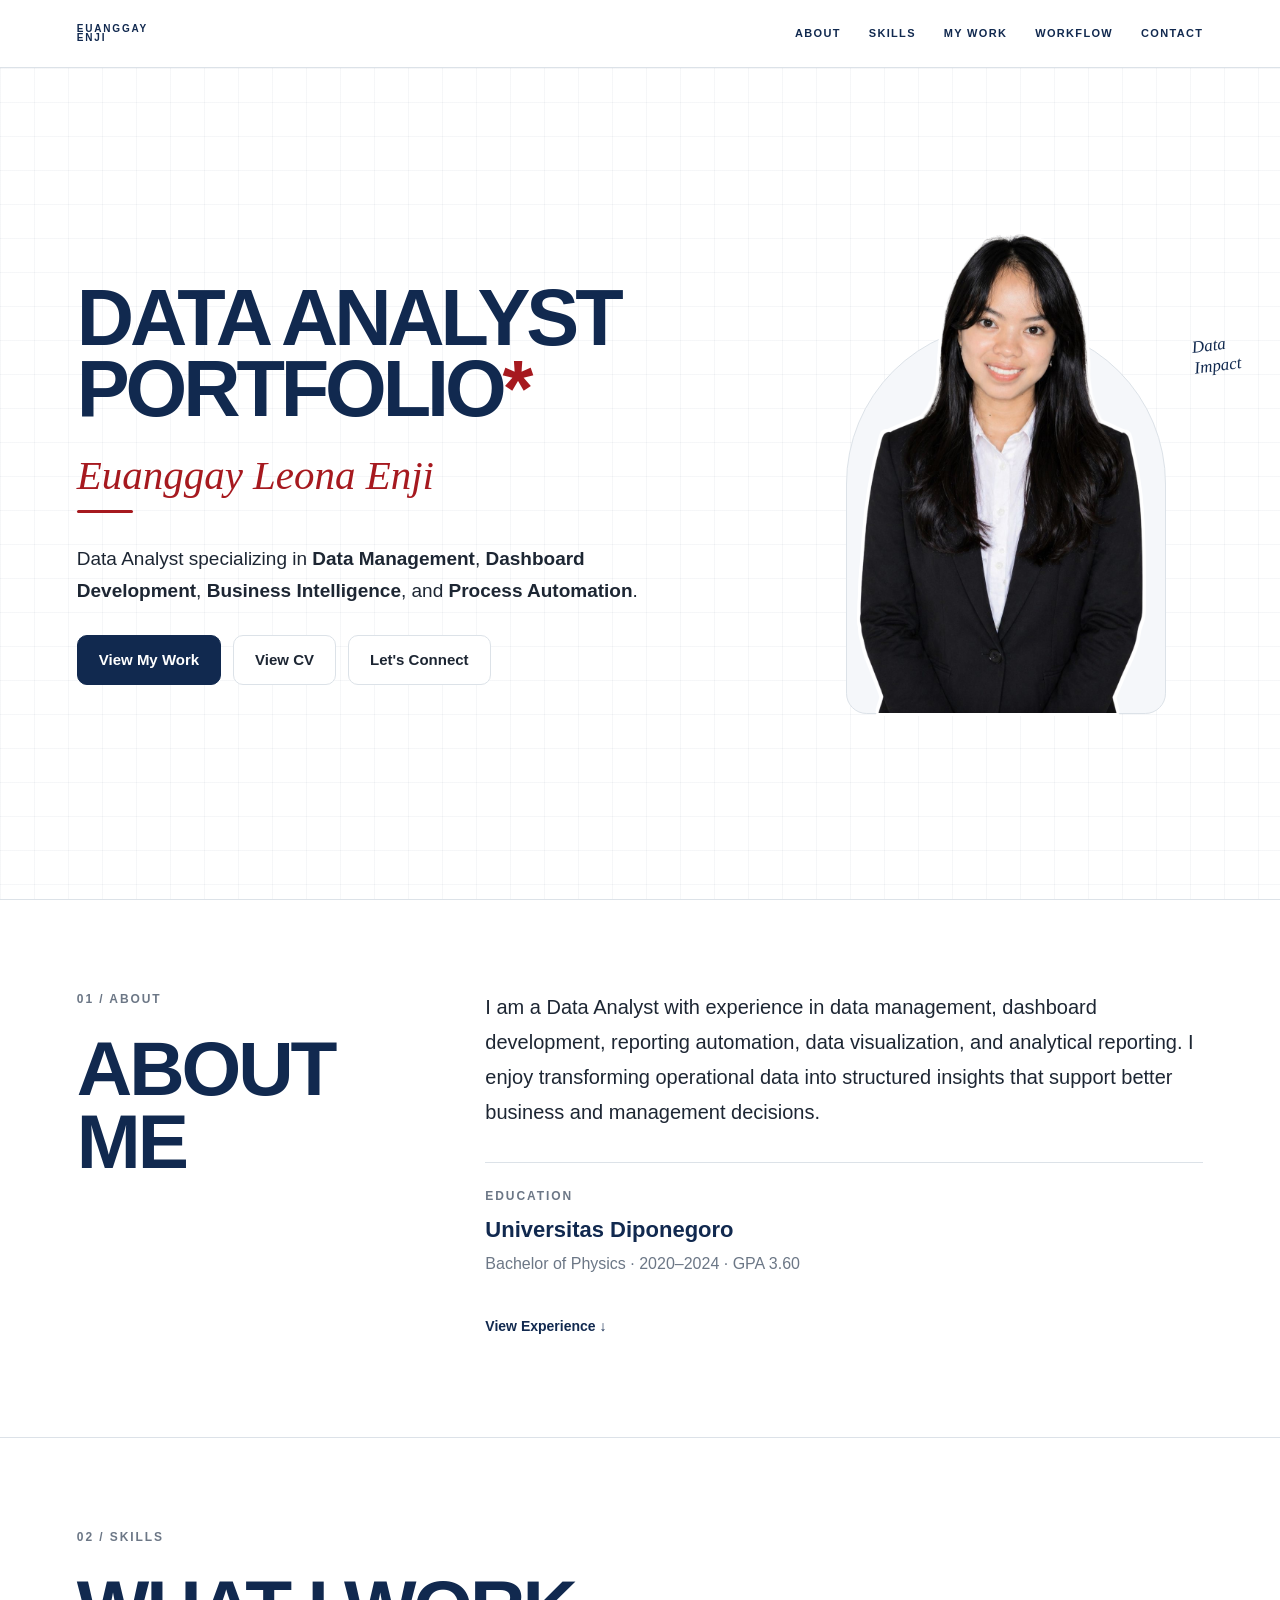
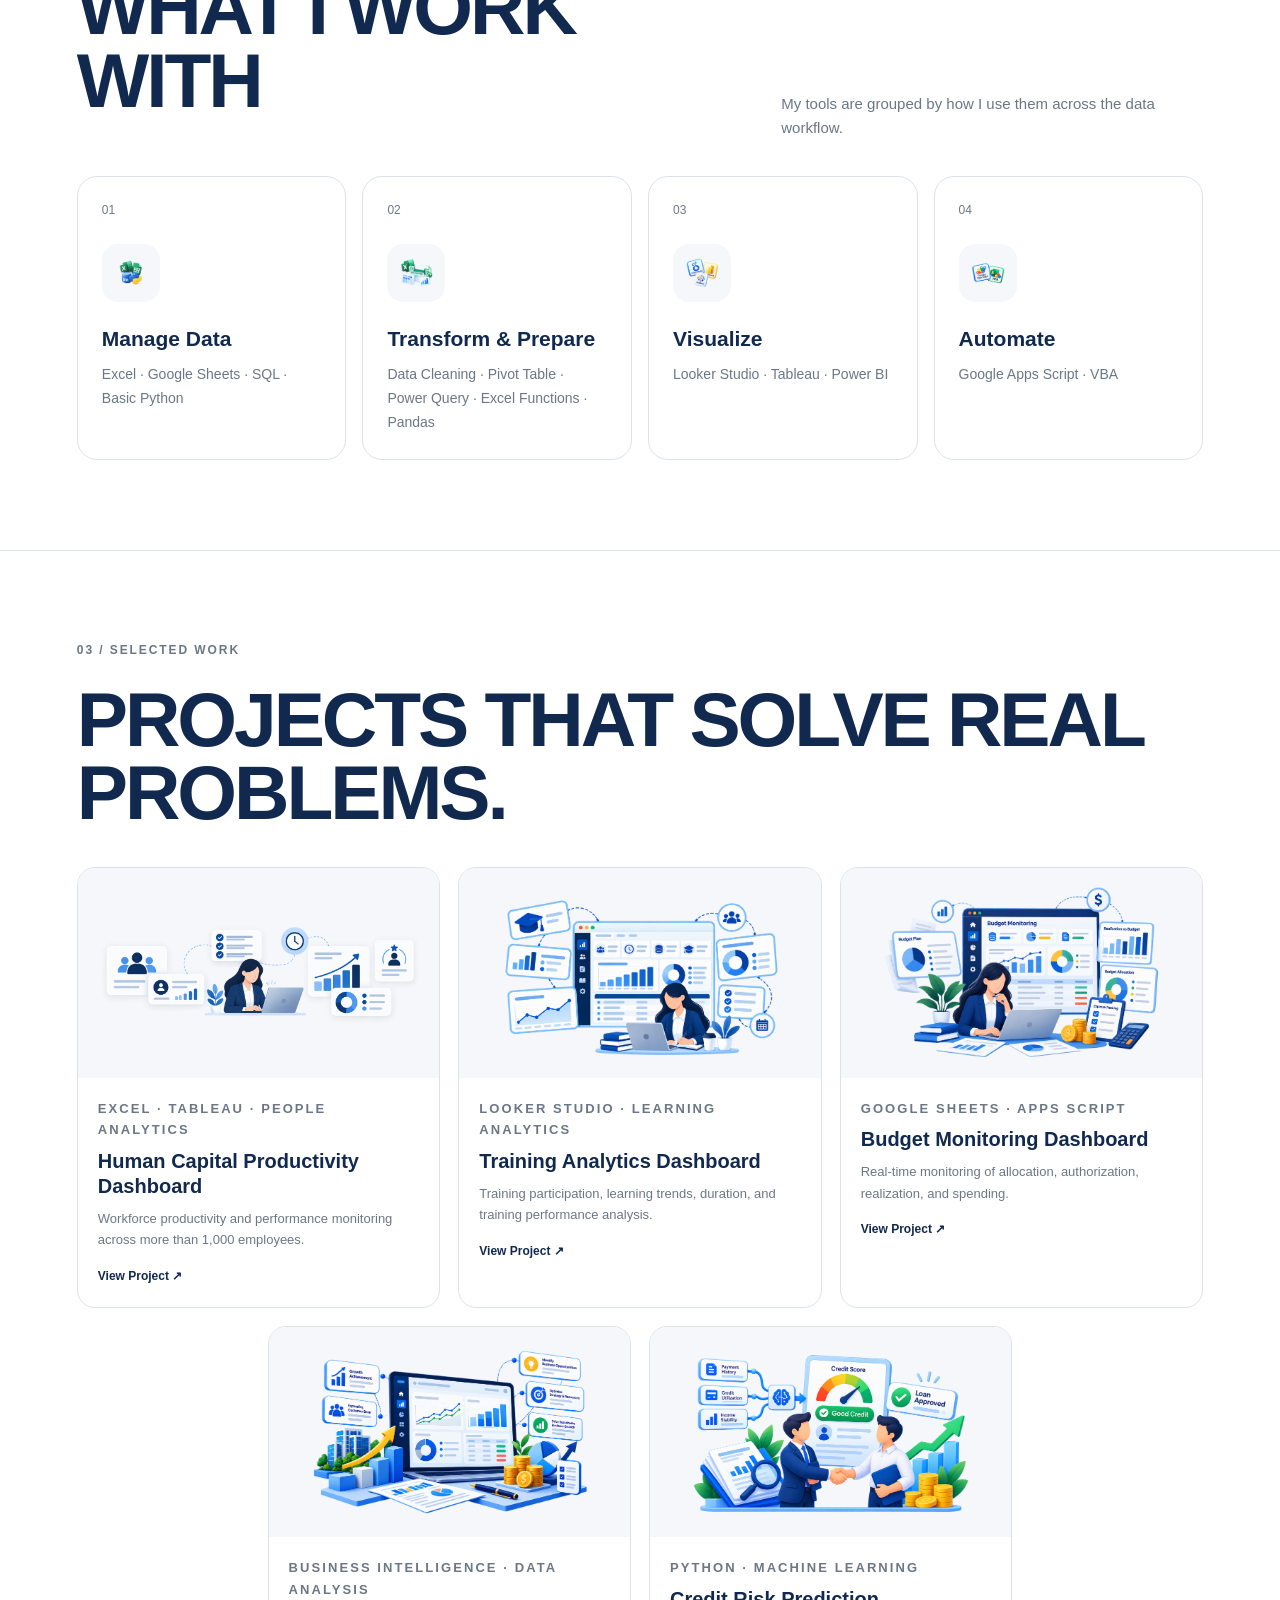
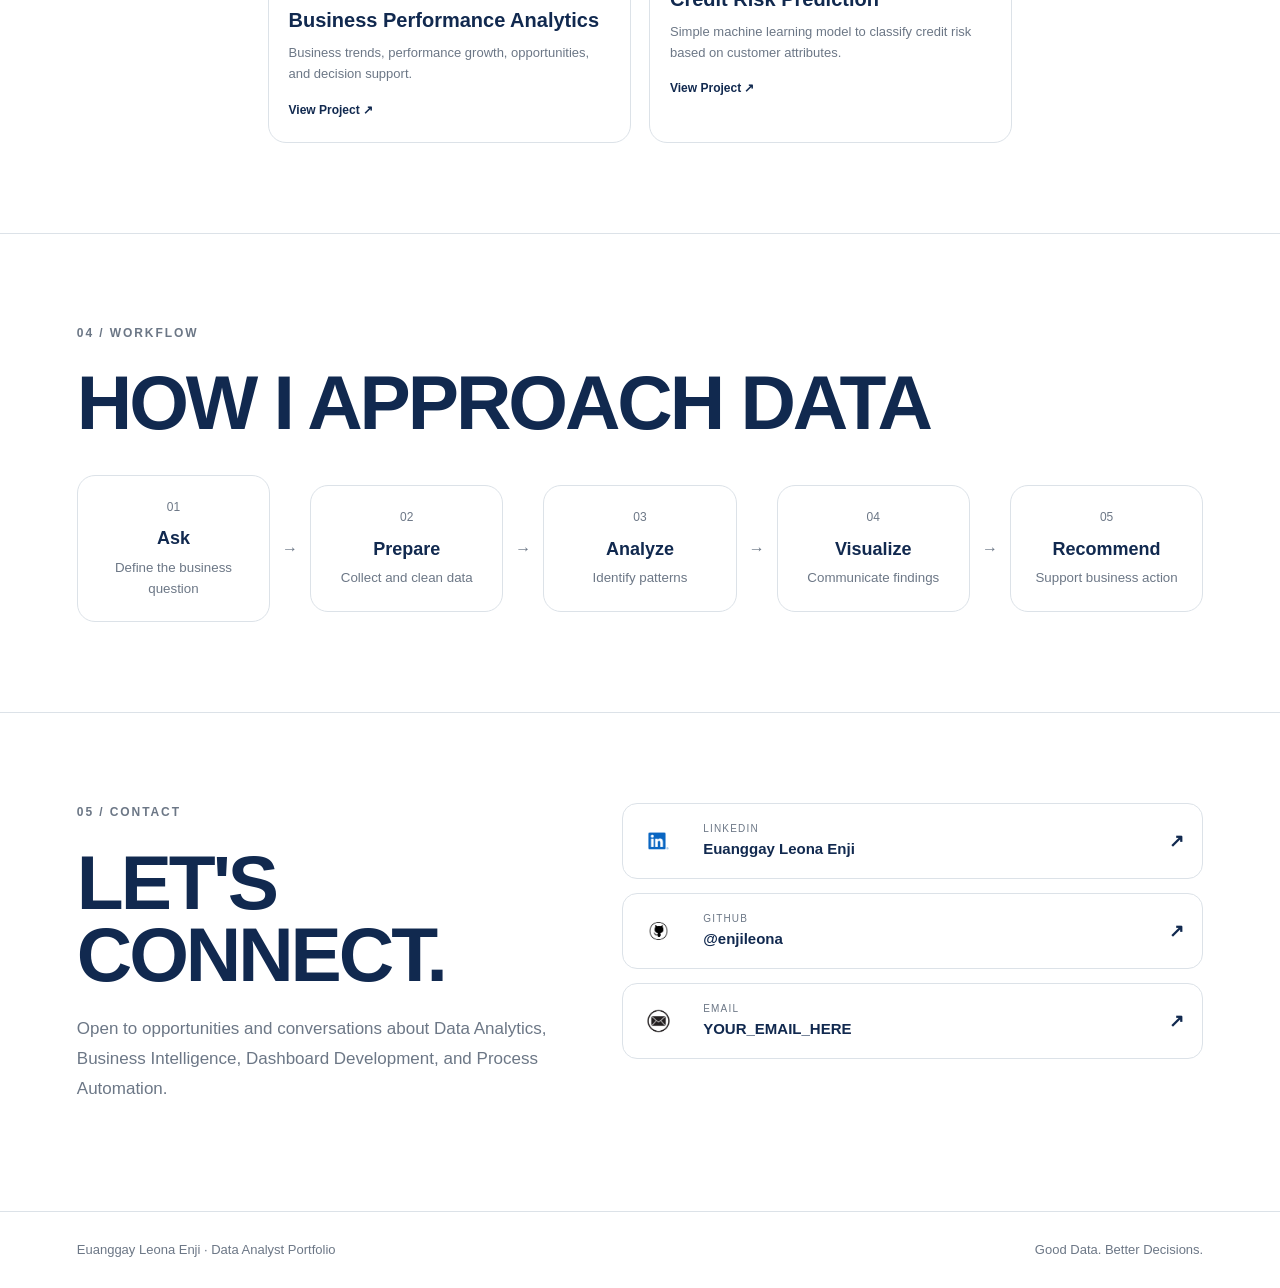
==== index.html @ f32fe32a "Update index.html" ====
<!DOCTYPE html>
<html lang="en">

<head>
  <meta charset="UTF-8" />
  <meta name="viewport" content="width=device-width, initial-scale=1.0" />

  <title>Euanggay Leona Enji | Data Analyst Portfolio</title>

  <meta
    name="description"
    content="Data Analyst specializing in data management, dashboard development, business intelligence, and process automation."
  />

  <link rel="stylesheet" href="style.css?v=40" />
</head>

<body>

  <!-- =====================================================
       HEADER
  ====================================================== -->

  <header class="site-header">

    <a class="brand" href="#home">
      EUANGGAY<br>
      ENJI
    </a>

    <nav>
      <a href="#about">ABOUT</a>
      <a href="#skills">SKILLS</a>
      <a href="#work">MY WORK</a>
      <a href="#workflow">WORKFLOW</a>
      <a href="#contact">CONTACT</a>
    </nav>

  </header>


  <main>


    <!-- =====================================================
         HERO
    ====================================================== -->

    <section id="home" class="hero section">

      <div class="hero-copy">

        <h1>
          DATA ANALYST<br>
          PORTFOLIO<span>*</span>
        </h1>

        <p class="signature">
          Euanggay Leona Enji
        </p>

        <p class="hero-text">
          Data Analyst specializing in
          <strong>Data Management</strong>,
          <strong>Dashboard Development</strong>,
          <strong>Business Intelligence</strong>,
          and
          <strong>Process Automation</strong>.
        </p>


        <div class="actions">

          <a
            class="btn primary"
            href="#work"
          >
            View My Work
          </a>

          <a
            class="btn"
            href="assets/documents/CV.pdf"
            target="_blank"
            rel="noopener noreferrer"
          >
            View CV
          </a>

          <a
            class="btn"
            href="#contact"
          >
            Let's Connect
          </a>

        </div>

      </div>


      <div class="hero-visual">

        <div class="portrait-shell">

          <img
            src="assets/images/profile/FotoProfile.png"
            alt="Euanggay Leona Enji"
            class="profile-photo"
          >

        </div>


        <p class="scribble">
          Data<br>
          Impact
        </p>

      </div>

    </section>



    <!-- =====================================================
         ABOUT
    ====================================================== -->

    <section id="about" class="section split">

      <div>

        <p class="section-index">
          01 / ABOUT
        </p>

        <h2>
          ABOUT ME
        </h2>

      </div>


      <div class="about-content">

        <p class="lead">
          I am a Data Analyst with experience in data management,
          dashboard development, reporting automation, data visualization,
          and analytical reporting. I enjoy transforming operational data
          into structured insights that support better business and
          management decisions.
        </p>


        <div class="education">

          <p class="education-label">
            EDUCATION
          </p>

          <h3>
            Universitas Diponegoro
          </h3>

          <p>
            Bachelor of Physics · 2020–2024 · GPA 3.60
          </p>

        </div>


        <button
          id="aboutToggle"
          class="show-more-btn"
          type="button"
          aria-expanded="false"
          aria-controls="aboutMore"
        >
          View Experience ↓
        </button>


        <div
          id="aboutMore"
          class="about-more"
          hidden
        >

          <article class="experience-card">

            <div class="experience-top">

              <div>

                <span class="experience-company">
                  PT JAMKRINDO
                </span>

                <h3>
                  Data Analysis · Human Resource Management Division
                </h3>

              </div>


              <span class="experience-period">
                May 2025 — Present
              </span>

            </div>


            <ul class="experience-list">

              <li>
                Developed automated dashboards and reports using
                <strong>
                  Looker Studio, Google Sheets, and Apps Script
                </strong>
                for intern attendance monitoring and monthly reporting,
                achieving approximately
                <strong>90% process automation</strong>.
              </li>

              <li>
                Collaborated with the team to develop a
                <strong>
                  real-time budget monitoring database and dashboard
                </strong>
                using Google Sheets and Google Apps Script,
                automating approximately
                <strong>
                  90% of data processing and calculation workflows
                </strong>.
              </li>

              <li>
                Designed and developed an
                <strong>
                  employee productivity dashboard
                </strong>
                using Excel and Tableau, covering
                <strong>1,000+ employees</strong>
                to monitor and analyze workforce productivity
                and performance metrics, supporting
                data-driven management decisions.
              </li>

            </ul>

          </article>

        </div>

      </div>

    </section>



    <!-- =====================================================
         SKILLS / WHAT I WORK WITH
    ====================================================== -->

    <section id="skills" class="section">

      <div class="section-heading">

        <div>

          <p class="section-index">
            02 / SKILLS
          </p>

          <h2>
            WHAT I WORK WITH
          </h2>

        </div>


        <p class="caption">
          My tools are grouped by how I use them
          across the data workflow.
        </p>

      </div>



      <div class="skills-grid">


        <!-- =================================================
             01 MANAGE DATA
        ================================================== -->

        <article class="skill-card">

          <span class="skill-number">
            01
          </span>


          <div class="skill-visual">

            <img
              src="assets/images/tools/manage_tools.png"
              alt="Manage Data Tools"
            >

          </div>


          <div class="skill-content">

            <h3>
              Manage Data
            </h3>

            <p>
              Excel · Google Sheets · SQL · Basic Python
            </p>

          </div>

        </article>



        <!-- =================================================
             02 TRANSFORM & PREPARE
        ================================================== -->

        <article class="skill-card">

          <span class="skill-number">
            02
          </span>


          <div class="skill-visual">

            <img
              src="assets/images/tools/transform.png"
              alt="Transform and Prepare Data"
            >

          </div>


          <div class="skill-content">

            <h3>
              Transform & Prepare
            </h3>

            <p>
              Data Cleaning · Pivot Table · Power Query ·
              Excel Functions · Pandas
            </p>

          </div>

        </article>



        <!-- =================================================
             03 VISUALIZE
        ================================================== -->

        <article class="skill-card">

          <span class="skill-number">
            03
          </span>


          <div class="skill-visual">

            <img
              src="assets/images/tools/visualisasi.png"
              alt="Data Visualization Tools"
            >

          </div>


          <div class="skill-content">

            <h3>
              Visualize
            </h3>

            <p>
              Looker Studio · Tableau · Power BI
            </p>

          </div>

        </article>



        <!-- =================================================
             04 AUTOMATE
        ================================================== -->

        <article class="skill-card">

          <span class="skill-number">
            04
          </span>


          <div class="skill-visual">

            <img
              src="assets/images/tools/automate.png"
              alt="Automation Tools"
            >

          </div>


          <div class="skill-content">

            <h3>
              Automate
            </h3>

            <p>
              Google Apps Script · VBA
            </p>

          </div>

        </article>


      </div>

    </section>



    <!-- =====================================================
         PROJECTS
    ====================================================== -->

    <section id="work" class="section">

      <p class="section-index">
        03 / SELECTED WORK
      </p>

      <h2>
        PROJECTS THAT SOLVE REAL PROBLEMS.
      </h2>


      <div class="project-grid">


        <!-- PROJECT 1 -->

        <a
          class="project-card"
          href="PASTE_LINK_PROJECT_1_HERE"
          target="_blank"
          rel="noopener noreferrer"
        >

          <div class="project-preview image-preview">

            <img
              src="assets/images/projects/human_productivity.png"
              alt="Human Capital Productivity Dashboard"
            >

          </div>


          <div class="project-body">

            <p class="project-label">
              EXCEL · TABLEAU · PEOPLE ANALYTICS
            </p>

            <h3>
              Human Capital Productivity Dashboard
            </h3>

            <p>
              Workforce productivity and performance monitoring
              across more than 1,000 employees.
            </p>

            <span class="project-link">
              View Project ↗
            </span>

          </div>

        </a>



        <!-- PROJECT 2 -->

        <a
          class="project-card"
          href="PASTE_LINK_PROJECT_2_HERE"
          target="_blank"
          rel="noopener noreferrer"
        >

          <div class="project-preview image-preview">

            <img
              src="assets/images/projects/training_analytic.png"
              alt="Training Analytics Dashboard"
            >

          </div>


          <div class="project-body">

            <p class="project-label">
              LOOKER STUDIO · LEARNING ANALYTICS
            </p>

            <h3>
              Training Analytics Dashboard
            </h3>

            <p>
              Training participation, learning trends,
              duration, and training performance analysis.
            </p>

            <span class="project-link">
              View Project ↗
            </span>

          </div>

        </a>



        <!-- PROJECT 3 -->

        <a
          class="project-card"
          href="PASTE_LINK_PROJECT_3_HERE"
          target="_blank"
          rel="noopener noreferrer"
        >

          <div class="project-preview image-preview">

            <img
              src="assets/images/projects/budget_monitoring.png"
              alt="Budget Monitoring Dashboard"
            >

          </div>


          <div class="project-body">

            <p class="project-label">
              GOOGLE SHEETS · APPS SCRIPT
            </p>

            <h3>
              Budget Monitoring Dashboard
            </h3>

            <p>
              Real-time monitoring of allocation,
              authorization, realization, and spending.
            </p>

            <span class="project-link">
              View Project ↗
            </span>

          </div>

        </a>



        <!-- PROJECT 4 -->

        <a
          class="project-card"
          href="PASTE_LINK_PROJECT_4_HERE"
          target="_blank"
          rel="noopener noreferrer"
        >

          <div class="project-preview image-preview">

            <img
              src="assets/images/projects/business_analytic.png"
              alt="Business Performance Analytics"
            >

          </div>


          <div class="project-body">

            <p class="project-label">
              BUSINESS INTELLIGENCE · DATA ANALYSIS
            </p>

            <h3>
              Business Performance Analytics
            </h3>

            <p>
              Business trends, performance growth,
              opportunities, and decision support.
            </p>

            <span class="project-link">
              View Project ↗
            </span>

          </div>

        </a>



        <!-- PROJECT 5 -->

        <a
          class="project-card"
          href="PASTE_LINK_PROJECT_5_HERE"
          target="_blank"
          rel="noopener noreferrer"
        >

          <div class="project-preview image-preview">

            <img
              src="assets/images/projects/cedit_risk.png"
              alt="Credit Risk Prediction"
            >

          </div>


          <div class="project-body">

            <p class="project-label">
              PYTHON · MACHINE LEARNING
            </p>

            <h3>
              Credit Risk Prediction
            </h3>

            <p>
              Simple machine learning model to classify
              credit risk based on customer attributes.
            </p>

            <span class="project-link">
              View Project ↗
            </span>

          </div>

        </a>


      </div>

    </section>



    <!-- =====================================================
         WORKFLOW
    ====================================================== -->

    <section
      id="workflow"
      class="section"
    >

      <p class="section-index">
        04 / WORKFLOW
      </p>

      <h2>
        HOW I APPROACH DATA
      </h2>


      <div class="workflow">

        <div>
          <span>01</span>
          <b>Ask</b>
          <small>Define the business question</small>
        </div>

        <em>→</em>

        <div>
          <span>02</span>
          <b>Prepare</b>
          <small>Collect and clean data</small>
        </div>

        <em>→</em>

        <div>
          <span>03</span>
          <b>Analyze</b>
          <small>Identify patterns</small>
        </div>

        <em>→</em>

        <div>
          <span>04</span>
          <b>Visualize</b>
          <small>Communicate findings</small>
        </div>

        <em>→</em>

        <div>
          <span>05</span>
          <b>Recommend</b>
          <small>Support business action</small>
        </div>

      </div>

    </section>



    <!-- =====================================================
         CONTACT
    ====================================================== -->

    <section
      id="contact"
      class="section contact"
    >

      <div>

        <p class="section-index">
          05 / CONTACT
        </p>

        <h2>
          LET'S CONNECT.
        </h2>

        <p class="contact-description">
          Open to opportunities and conversations about
          Data Analytics, Business Intelligence,
          Dashboard Development, and Process Automation.
        </p>

      </div>


      <div class="contact-cards">


        <a
          class="contact-card"
          href="PASTE_LINKEDIN_LINK_HERE"
          target="_blank"
          rel="noopener noreferrer"
        >

          <img
            src="assets/images/contact/linkedln.png"
            alt="LinkedIn"
          >

          <div>
            <span>LinkedIn</span>
            <strong>Euanggay Leona Enji</strong>
          </div>

          <b>↗</b>

        </a>


        <a
          class="contact-card"
          href="https://github.com/enjileona"
          target="_blank"
          rel="noopener noreferrer"
        >

          <img
            src="assets/images/contact/github.png"
            alt="GitHub"
          >

          <div>
            <span>GitHub</span>
            <strong>@enjileona</strong>
          </div>

          <b>↗</b>

        </a>


        <a
          class="contact-card"
          href="mailto:YOUR_EMAIL_HERE"
        >

          <img
            src="assets/images/contact/gmail.png"
            alt="Email"
          >

          <div>
            <span>Email</span>
            <strong>YOUR_EMAIL_HERE</strong>
          </div>

          <b>↗</b>

        </a>


      </div>

    </section>

  </main>



  <!-- =====================================================
       FOOTER
  ====================================================== -->

  <footer>

    <span>
      Euanggay Leona Enji · Data Analyst Portfolio
    </span>

    <span>
      Good Data. Better Decisions.
    </span>

  </footer>


  <script src="script.js?v=40"></script>

</body>

</html>
---- style.css ----
:root{
  --navy:#11294f;
  --red:#a6191f;
  --ink:#1d2633;
  --muted:#6c7786;
  --line:#dce2e8;
  --soft:#f5f7fa;
  --white:#ffffff;

  --header-height:68px;
}


/* =========================================================
   RESET
========================================================= */

*{
  box-sizing:border-box;
}

html{
  scroll-behavior:smooth;
}

body{
  margin:0;

  font-family:Arial, Helvetica, sans-serif;

  color:var(--ink);

  background:var(--white);

  line-height:1.6;

  overflow-x:hidden;
}

a{
  color:inherit;

  text-decoration:none;
}

button,
input,
textarea,
select{
  font:inherit;
}


/* =========================================================
   HEADER
========================================================= */

.site-header{
  position:sticky;

  top:0;

  z-index:50;

  height:var(--header-height);

  display:flex;

  align-items:center;

  justify-content:space-between;

  gap:24px;

  padding:0 6vw;

  background:rgba(255,255,255,.96);

  backdrop-filter:blur(12px);

  border-bottom:1px solid var(--line);
}

.brand{
  color:var(--navy);

  font-size:10px;

  font-weight:900;

  line-height:.88;

  letter-spacing:.18em;
}

nav{
  display:flex;

  align-items:center;

  gap:28px;

  flex-wrap:wrap;
}

nav a{
  position:relative;

  color:var(--navy);

  font-size:11px;

  font-weight:700;

  letter-spacing:.12em;

  transition:color .2s ease;
}

nav a::after{
  content:"";

  position:absolute;

  left:0;

  bottom:-6px;

  width:0;

  height:2px;

  background:var(--red);

  transition:width .25s ease;
}

nav a:hover{
  color:var(--red);
}

nav a:hover::after{
  width:100%;
}


/* =========================================================
   GLOBAL
========================================================= */

.section{
  padding:90px 6vw;

  border-bottom:1px solid var(--line);
}

.section-index,
.project-label,
.education-label{
  margin:0;

  color:var(--muted);

  font-size:12px;

  font-weight:600;

  letter-spacing:.16em;

  text-transform:uppercase;
}

.section h2{
  margin:.3em 0;

  color:var(--navy);

  font-size:clamp(42px,6vw,78px);

  font-weight:900;

  line-height:.95;

  letter-spacing:-.04em;
}


/* =========================================================
   HERO
========================================================= */

.hero{
  height:calc(100svh - var(--header-height));

  min-height:620px;

  display:grid;

  grid-template-columns:
    minmax(0,1fr)
    minmax(390px,.8fr);

  align-items:center;

  gap:35px;

  padding-top:36px;

  padding-bottom:36px;

  overflow:hidden;

  background-image:
    linear-gradient(
      rgba(17,41,79,.04) 1px,
      transparent 1px
    ),
    linear-gradient(
      90deg,
      rgba(17,41,79,.04) 1px,
      transparent 1px
    );

  background-size:34px 34px;
}

.hero-copy{
  position:relative;

  z-index:2;

  max-width:790px;
}

.hero h1{
  max-width:760px;

  margin:0;

  color:var(--navy);

  font-size:clamp(62px,6.2vw,96px);

  font-weight:900;

  line-height:.9;

  letter-spacing:-.052em;
}

.hero h1 span{
  color:var(--red);
}

.signature{
  position:relative;

  display:inline-block;

  margin:28px 0 13px;

  color:var(--red);

  font-family:
    Georgia,
    "Times New Roman",
    serif;

  font-size:clamp(34px,3.2vw,49px);

  font-style:italic;

  line-height:1.1;
}

.signature::after{
  content:"";

  display:block;

  width:56px;

  height:3px;

  margin-top:12px;

  background:var(--red);

  border-radius:999px;
}

.hero-text{
  max-width:690px;

  margin:17px 0 0;

  color:var(--ink);

  font-size:19px;

  line-height:1.7;
}


/* =========================================================
   BUTTONS
========================================================= */

.actions{
  display:flex;

  align-items:center;

  gap:12px;

  flex-wrap:wrap;

  margin-top:28px;
}

.btn{
  min-height:50px;

  display:inline-flex;

  align-items:center;

  justify-content:center;

  padding:12px 21px;

  border:1px solid var(--line);

  border-radius:10px;

  background:var(--white);

  color:var(--ink);

  font-size:15px;

  font-weight:700;

  transition:
    transform .2s ease,
    border-color .2s ease,
    box-shadow .2s ease;
}

.btn:hover{
  transform:translateY(-2px);

  border-color:#aab5c3;

  box-shadow:
    0 8px 22px
    rgba(17,41,79,.07);
}

.btn.primary{
  color:var(--white);

  background:var(--navy);

  border-color:var(--navy);
}


/* =========================================================
   HERO VISUAL
========================================================= */

.hero-visual{
  position:relative;

  min-height:460px;

  display:flex;

  align-items:flex-end;

  justify-content:center;

  transform:translateX(45px);
}

.portrait-shell{
  position:relative;

  width:320px;

  height:390px;

  border-radius:
    170px
    170px
    22px
    22px;

  background:var(--soft);

  border:1px solid var(--line);

  overflow:visible;

  z-index:1;
}

.profile-photo{
  position:absolute;

  left:50%;

  bottom:0;

  width:380px;

  max-width:none;

  height:auto;

  display:block;

  object-fit:contain;

  transform:translateX(-50%);

  z-index:2;

  filter:
    drop-shadow(3px 0 0 #fff)
    drop-shadow(-3px 0 0 #fff)
    drop-shadow(0 3px 0 #fff)
    drop-shadow(0 -3px 0 #fff);

  transition:transform .3s ease;
}

.hero-visual:hover .profile-photo{
  transform:
    translateX(-50%)
    translateY(-4px);
}


/* DIGESER KE KANAN */

.scribble{
  position:absolute;

  left:430px;

  top:80px;

  z-index:3;

  margin:0;

  color:var(--navy);

  font-family:Georgia, serif;

  font-size:17px;

  font-style:italic;

  line-height:1.25;

  transform:rotate(-7deg);
}


/* =========================================================
   ABOUT
========================================================= */

.split{
  display:grid;

  grid-template-columns:
    .66fr
    1.34fr;

  gap:55px;
}

.about-content{
  max-width:920px;
}

.lead{
  max-width:880px;

  margin-top:0;

  font-size:20px;

  line-height:1.75;
}

.education{
  margin-top:32px;

  padding-top:24px;

  border-top:1px solid var(--line);
}

.education h3{
  margin:6px 0 4px;

  color:var(--navy);

  font-size:22px;
}

.education p{
  margin:0;

  color:var(--muted);
}


/* =========================================================
   EXPERIENCE
========================================================= */

.show-more-btn{
  margin-top:28px;

  padding:10px 0;

  border:none;

  background:transparent;

  color:var(--navy);

  font-size:14px;

  font-weight:800;

  cursor:pointer;
}

.show-more-btn:hover{
  color:var(--red);
}

.about-more{
  margin-top:22px;
}

.about-more[hidden]{
  display:none;
}

.experience-card{
  padding:30px;

  border:1px solid var(--line);

  border-radius:20px;

  background:var(--soft);
}

.experience-top{
  display:flex;

  justify-content:space-between;

  align-items:flex-start;

  gap:30px;
}

.experience-company{
  color:var(--red);

  font-size:11px;

  font-weight:800;

  letter-spacing:.16em;
}

.experience-card h3{
  margin:7px 0 0;

  color:var(--navy);

  font-size:23px;

  line-height:1.3;
}

.experience-period{
  flex-shrink:0;

  color:var(--muted);

  font-size:12px;

  font-weight:700;
}

.experience-list{
  margin:25px 0 0;

  padding-left:20px;
}

.experience-list li{
  margin-bottom:16px;

  color:var(--ink);

  font-size:15px;

  line-height:1.8;
}

.experience-list li:last-child{
  margin-bottom:0;
}


/* =========================================================
   SECTION HEADING
========================================================= */

.section-heading{
  display:flex;

  align-items:flex-end;

  justify-content:space-between;

  gap:32px;
}

.caption{
  max-width:430px;

  margin:0;

  color:var(--muted);

  font-size:15px;
}


/* =========================================================
   SKILLS - FLOW STYLE
========================================================= */

.skills-grid{
  display:grid;

  grid-template-columns:repeat(4,1fr);

  gap:16px;

  margin-top:36px;
}

.skill-card{
  position:relative;

  min-height:275px;

  padding:24px;

  border:1px solid var(--line);

  border-radius:20px;

  background:var(--white);

  transition:
    transform .2s ease,
    border-color .2s ease,
    box-shadow .2s ease;
}

.skill-card:hover{
  transform:translateY(-5px);

  border-color:#aab5c3;

  box-shadow:
    0 14px 34px
    rgba(17,41,79,.08);
}

.skill-number{
  display:block;

  color:var(--muted);

  font-size:12px;
}

.skill-visual{
  width:58px;

  height:58px;

  margin-top:24px;

  display:flex;

  align-items:center;

  justify-content:center;

  border-radius:16px;

  background:var(--soft);
}

.skill-visual img{
  width:34px;

  height:34px;

  object-fit:contain;

  opacity:.9;
}

.skill-card h3{
  margin:20px 0 8px;

  color:var(--navy);

  font-size:21px;
}

.skill-card p{
  margin:0;

  color:var(--muted);

  font-size:14px;

  line-height:1.7;
}


/* =========================================================
   PROJECTS
========================================================= */

.project-grid{
  display:grid;

  grid-template-columns:repeat(6,1fr);

  gap:18px;

  margin-top:38px;
}


/*
  3 card pertama
*/

.project-card:nth-child(1),
.project-card:nth-child(2),
.project-card:nth-child(3){
  grid-column:span 2;
}


/*
  Dua card terakhir dibuat rata tengah
*/

.project-card:nth-child(4){
  grid-column:2 / span 2;
}

.project-card:nth-child(5){
  grid-column:4 / span 2;
}


.project-card{
  display:block;

  overflow:hidden;

  border:1px solid var(--line);

  border-radius:18px;

  background:var(--white);

  transition:
    transform .22s ease,
    border-color .22s ease,
    box-shadow .22s ease;
}

.project-card:hover{
  transform:translateY(-5px);

  border-color:#aab5c3;

  box-shadow:
    0 16px 36px
    rgba(17,41,79,.09);
}


/* kotak project diperkecil */

.project-preview{
  height:210px;

  background:var(--soft);
}

.image-preview{
  padding:16px;

  overflow:hidden;

  display:flex;

  align-items:center;

  justify-content:center;
}

.image-preview img{
  width:100%;

  height:100%;

  display:block;

  object-fit:contain;

  transition:transform .35s ease;
}

.project-card:hover .image-preview img{
  transform:scale(1.035);
}

.project-body{
  padding:20px;
}

.project-label{
  font-size:10px;
}

.project-body h3{
  margin:8px 0 9px;

  color:var(--navy);

  font-size:20px;

  line-height:1.25;
}

.project-body p{
  margin:0;

  color:var(--muted);

  font-size:13px;

  line-height:1.65;
}

.project-link{
  display:inline-block;

  margin-top:16px;

  color:var(--navy);

  font-size:12px;

  font-weight:800;
}

.project-card:hover .project-link{
  color:var(--red);
}


/* =========================================================
   WORKFLOW
========================================================= */

.workflow{
  display:grid;

  grid-template-columns:
    1fr auto
    1fr auto
    1fr auto
    1fr auto
    1fr;

  align-items:center;

  gap:12px;

  margin-top:36px;
}

.workflow div{
  padding:22px;

  border:1px solid var(--line);

  border-radius:18px;

  background:var(--white);

  text-align:center;
}

.workflow span{
  display:block;

  color:var(--muted);

  font-size:12px;
}

.workflow b{
  display:block;

  margin-top:7px;

  color:var(--navy);

  font-size:18px;
}

.workflow small{
  display:block;

  margin-top:4px;

  color:var(--muted);
}

.workflow em{
  color:var(--muted);

  font-style:normal;
}


/* =========================================================
   CONTACT
========================================================= */

.contact{
  display:grid;

  grid-template-columns:
    .9fr
    1.1fr;

  align-items:start;

  gap:70px;
}

.contact-description{
  max-width:560px;

  color:var(--muted);

  font-size:17px;

  line-height:1.75;
}

.contact-cards{
  display:flex;

  flex-direction:column;

  gap:14px;
}

.contact-card{
  display:grid;

  grid-template-columns:
    46px
    1fr
    auto;

  align-items:center;

  gap:16px;

  padding:17px 18px;

  border:1px solid var(--line);

  border-radius:15px;

  background:var(--white);

  transition:
    transform .2s ease,
    border-color .2s ease,
    box-shadow .2s ease;
}

.contact-card:hover{
  transform:translateX(5px);

  border-color:#aab5c3;

  box-shadow:
    0 10px 26px
    rgba(17,41,79,.07);
}

.contact-card img{
  width:34px;

  height:34px;

  object-fit:contain;
}

.contact-card div{
  display:flex;

  flex-direction:column;
}

.contact-card span{
  color:var(--muted);

  font-size:10px;

  text-transform:uppercase;

  letter-spacing:.12em;
}

.contact-card strong{
  color:var(--navy);

  font-size:15px;
}

.contact-card > b{
  color:var(--navy);

  font-size:18px;
}


/* =========================================================
   FOOTER
========================================================= */

footer{
  display:flex;

  justify-content:space-between;

  gap:18px;

  flex-wrap:wrap;

  padding:28px 6vw;

  color:var(--muted);

  font-size:13px;
}


/* =========================================================
   TABLET
========================================================= */

@media(max-width:1100px){

  .skills-grid{
    grid-template-columns:repeat(2,1fr);
  }

  .project-grid{
    grid-template-columns:repeat(2,1fr);
  }

  .project-card:nth-child(1),
  .project-card:nth-child(2),
  .project-card:nth-child(3),
  .project-card:nth-child(4),
  .project-card:nth-child(5){
    grid-column:auto;
  }

  .project-card:nth-child(5){
    grid-column:1 / -1;

    width:50%;

    justify-self:center;
  }

}


@media(max-width:900px){

  .hero{
    height:auto;

    min-height:auto;

    grid-template-columns:1fr;

    gap:35px;

    overflow:visible;
  }

  .hero-visual{
    transform:none;

    justify-content:center;
  }

  .scribble{
    left:auto;

    right:5%;

    top:70px;
  }

  .split,
  .contact{
    grid-template-columns:1fr;
  }

  .workflow{
    grid-template-columns:1fr;
  }

  .workflow em{
    text-align:center;

    transform:rotate(90deg);
  }

}


/* =========================================================
   MOBILE
========================================================= */

@media(max-width:620px){

  .site-header{
    height:auto;

    align-items:flex-start;

    gap:14px;

    padding:16px 22px;
  }

  .brand{
    font-size:9px;
  }

  nav{
    gap:10px;
  }

  nav a{
    font-size:9px;
  }

  .section{
    padding:58px 22px;
  }

  .hero{
    padding-top:45px;

    padding-bottom:45px;
  }

  .hero h1{
    font-size:clamp(48px,14vw,70px);
  }

  .signature{
    font-size:clamp(27px,8vw,38px);
  }

  .hero-text{
    font-size:16px;
  }

  .actions{
    flex-direction:column;

    align-items:stretch;
  }

  .btn{
    width:100%;
  }

  .hero-visual{
    min-height:340px;
  }

  .portrait-shell{
    width:220px;

    height:275px;
  }

  .profile-photo{
    width:285px;
  }

  .scribble{
    right:-4px;

    top:48px;

    font-size:14px;
  }

  .experience-top{
    flex-direction:column;

    gap:10px;
  }

  .skills-grid{
    grid-template-columns:1fr;
  }

  .section-heading{
    display:block;
  }

  .caption{
    margin-top:15px;
  }

  .project-grid{
    grid-template-columns:1fr;
  }

  .project-card:nth-child(1),
  .project-card:nth-child(2),
  .project-card:nth-child(3),
  .project-card:nth-child(4),
  .project-card:nth-child(5){
    grid-column:auto;

    width:100%;
  }

  .project-preview{
    height:220px;
  }

  .project-body h3{
    font-size:21px;
  }

  .contact-card{
    grid-template-columns:
      38px
      1fr
      auto;
  }

  footer{
    padding:24px 22px;
  }

}


/* =========================================================
   ACCESSIBILITY
========================================================= */

@media(prefers-reduced-motion:reduce){

  html{
    scroll-behavior:auto;
  }

  *,
  *::before,
  *::after{
    transition:none !important;

    animation:none !important;

    scroll-behavior:auto !important;
  }

}
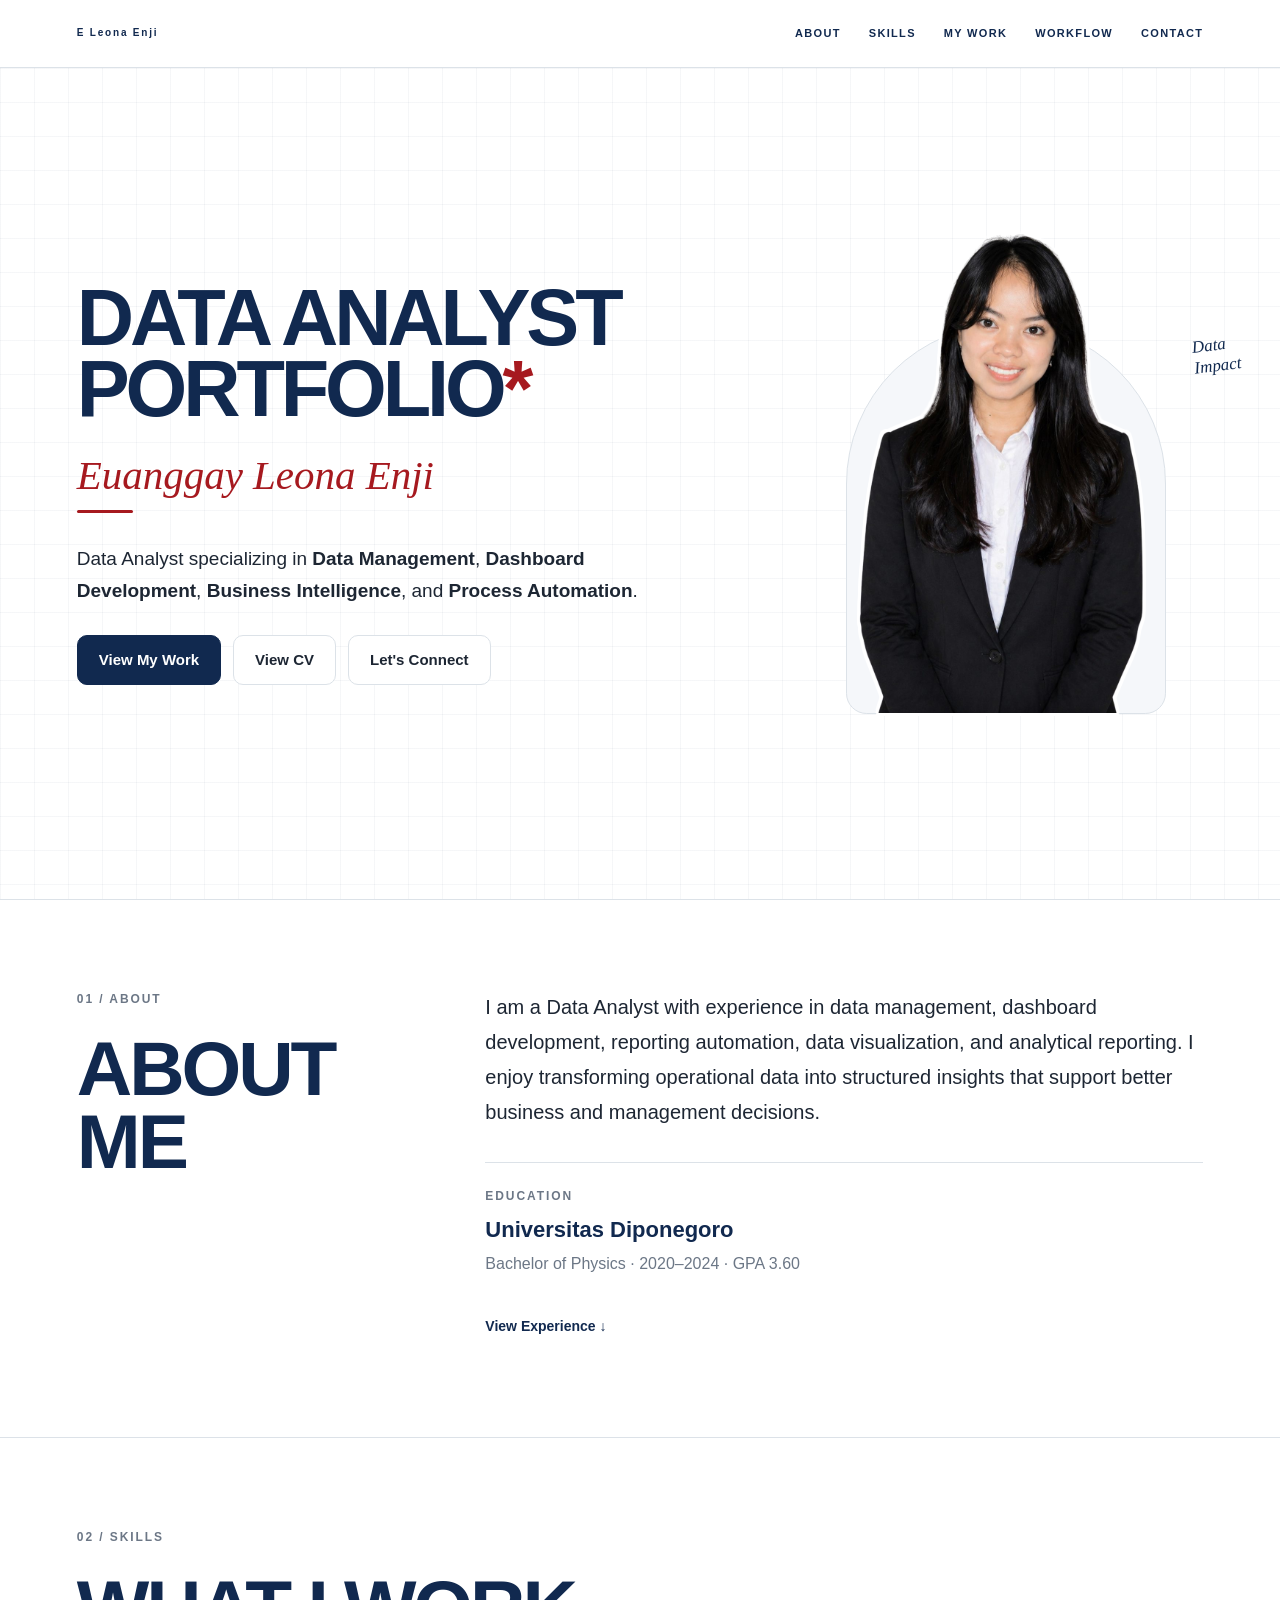
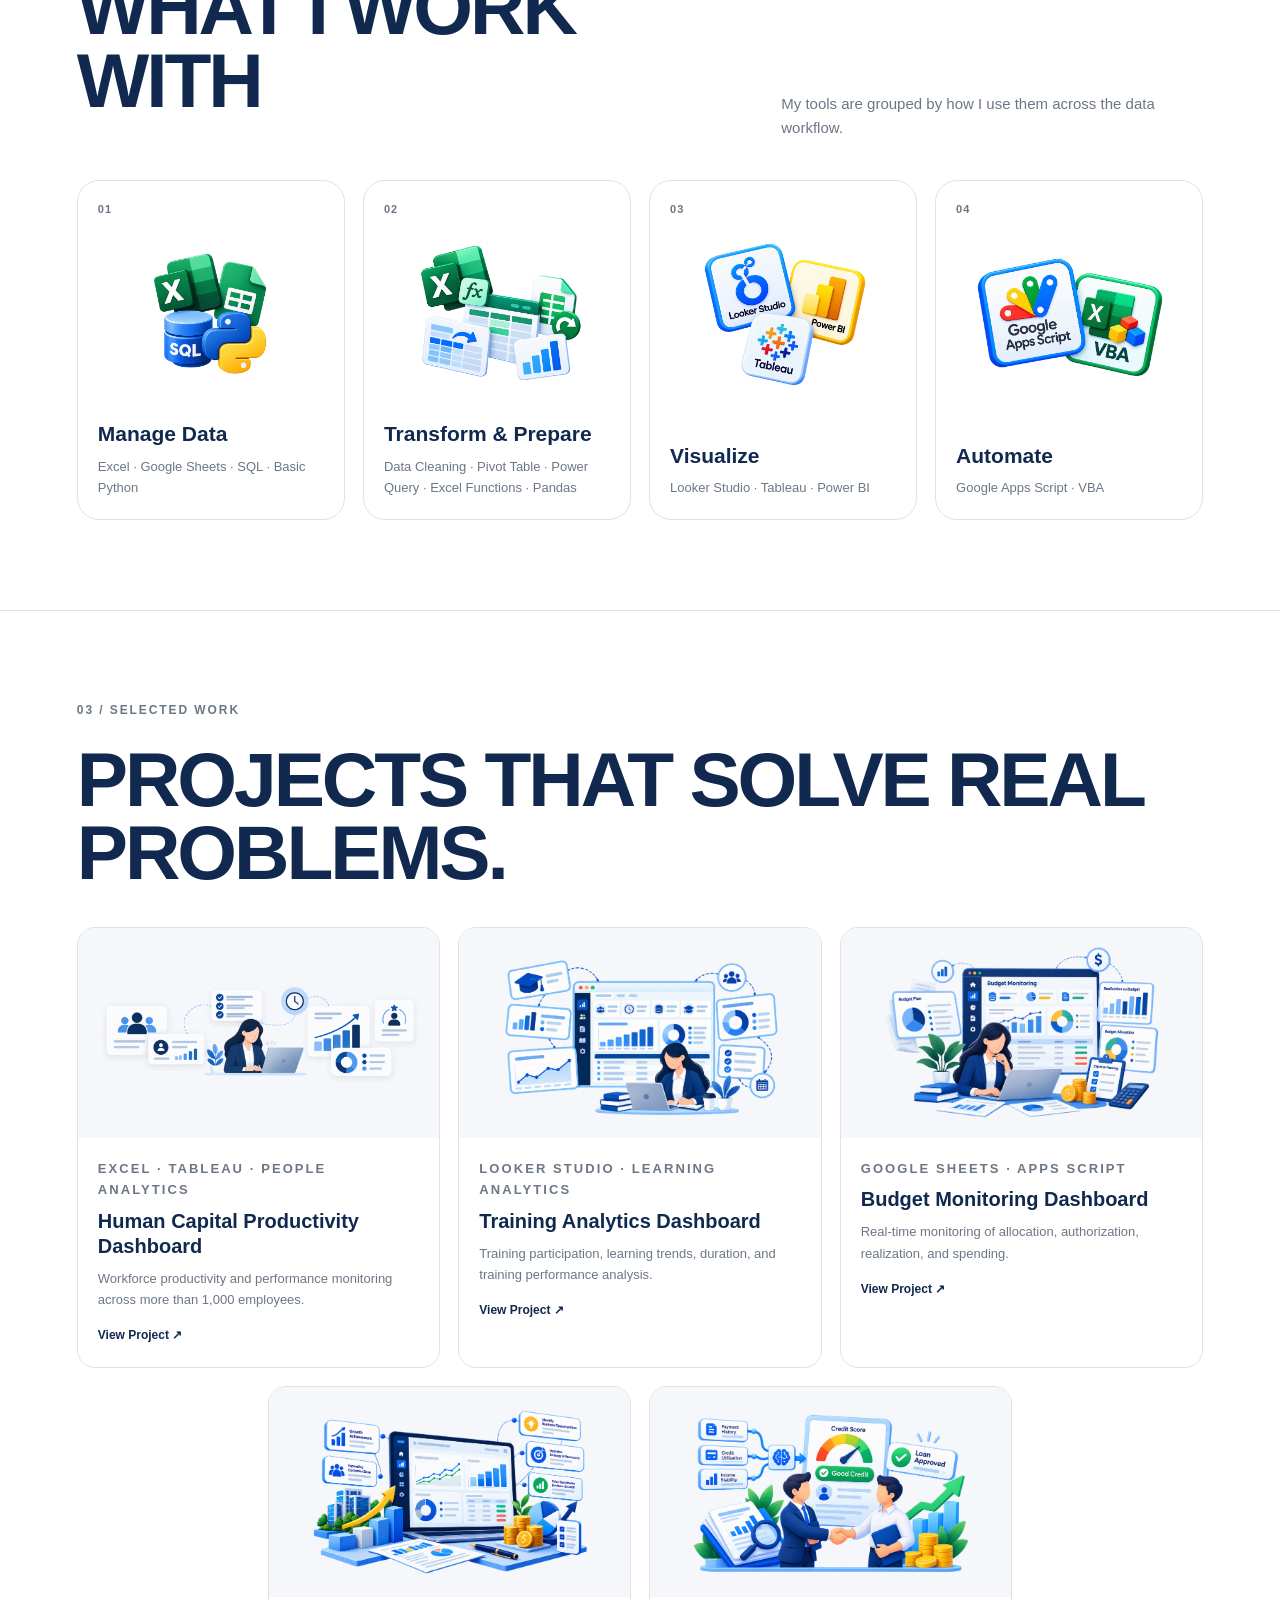
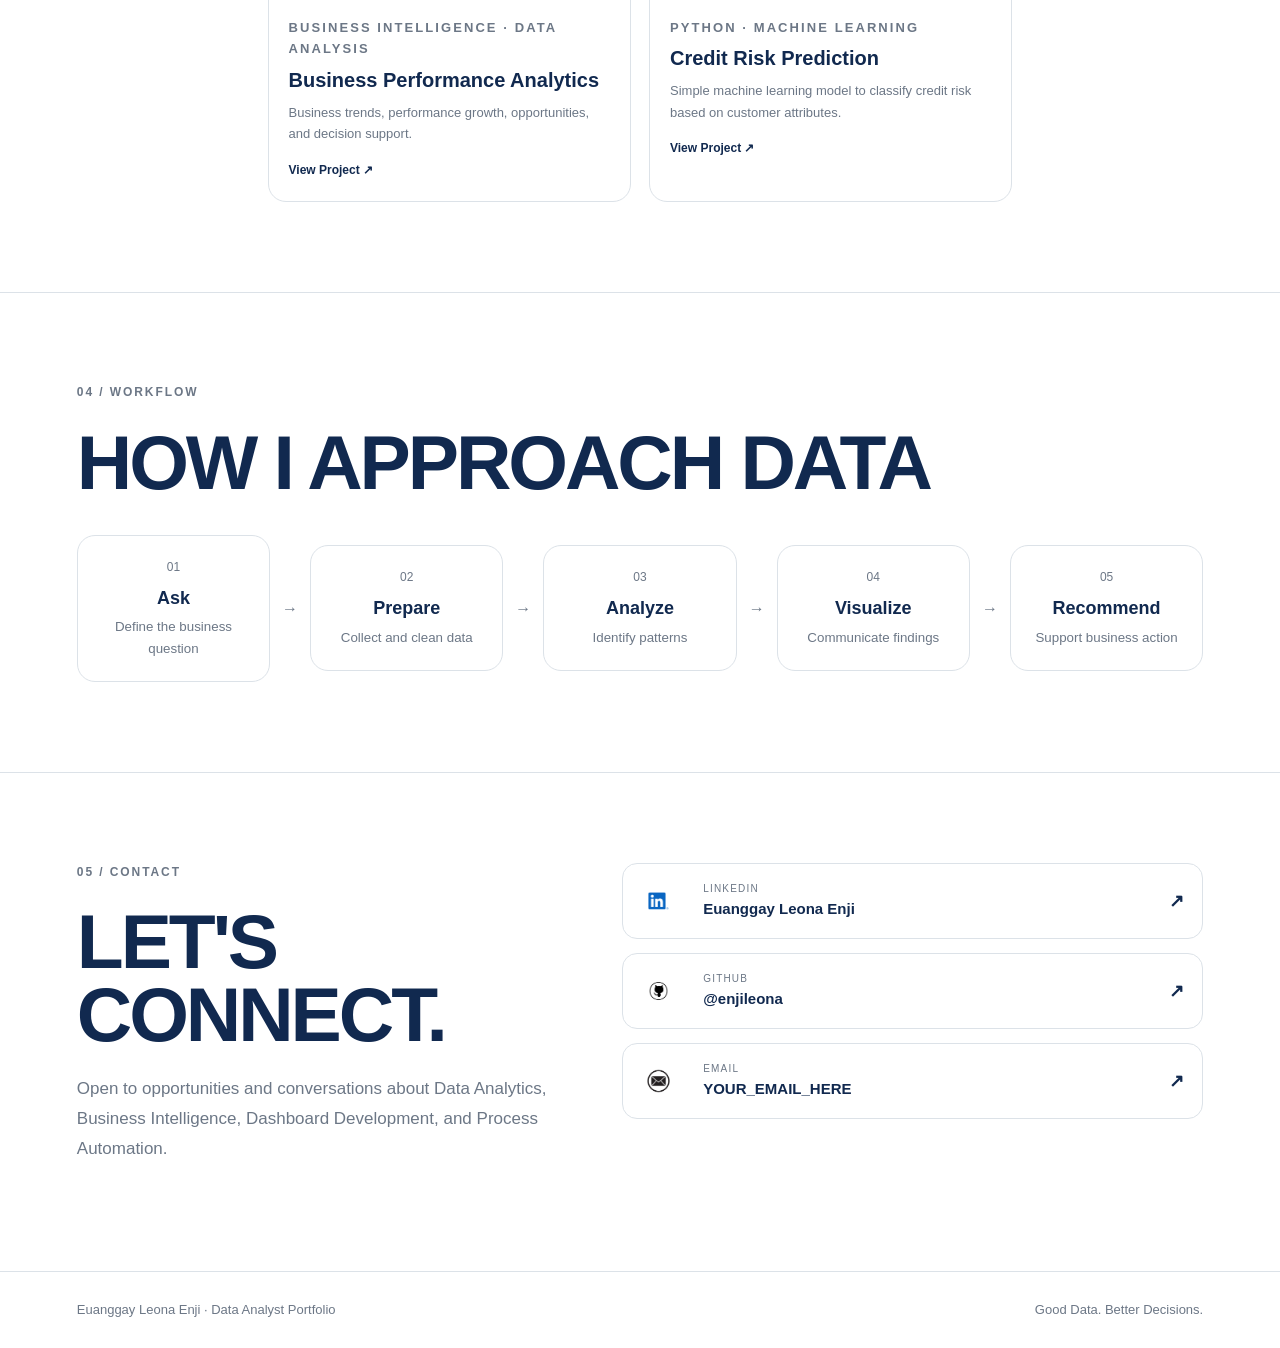
==== commit 99bba6b1: "Update index.html with new content and versioning Updated stylesheet and script version numbers. Cha" ====
--- a/index.html
+++ b/index.html
@@ -12,7 +12,7 @@
     content="Data Analyst specializing in data management, dashboard development, business intelligence, and process automation."
   />
 
-  <link rel="stylesheet" href="style.css?v=40" />
+  <link rel="stylesheet" href="style.css?v=50" />
 </head>
 
 <body>
@@ -24,8 +24,7 @@
   <header class="site-header">
 
     <a class="brand" href="#home">
-      EUANGGAY<br>
-      ENJI
+      E Leona Enji<br>
     </a>
 
     <nav>
@@ -71,10 +70,7 @@
 
         <div class="actions">
 
-          <a
-            class="btn primary"
-            href="#work"
-          >
+          <a class="btn primary" href="#work">
             View My Work
           </a>
 
@@ -87,10 +83,7 @@
             View CV
           </a>
 
-          <a
-            class="btn"
-            href="#contact"
-          >
+          <a class="btn" href="#contact">
             Let's Connect
           </a>
 
@@ -110,7 +103,6 @@
           >
 
         </div>
-
 
         <p class="scribble">
           Data<br>
@@ -260,10 +252,10 @@
 
 
     <!-- =====================================================
-         SKILLS / WHAT I WORK WITH
+         WHAT I WORK WITH
     ====================================================== -->
 
-    <section id="skills" class="section">
+    <section id="skills" class="section skills-section">
 
       <div class="section-heading">
 
@@ -307,7 +299,7 @@
 
             <img
               src="assets/images/tools/manage_tools.png"
-              alt="Manage Data Tools"
+              alt="Manage Data"
             >
 
           </div>
@@ -330,7 +322,7 @@
 
 
         <!-- =================================================
-             02 TRANSFORM & PREPARE
+             02 TRANSFORM
         ================================================== -->
 
         <article class="skill-card">
@@ -382,7 +374,7 @@
 
             <img
               src="assets/images/tools/visualisasi.png"
-              alt="Data Visualization Tools"
+              alt="Data Visualization"
             >
 
           </div>
@@ -419,7 +411,7 @@
 
             <img
               src="assets/images/tools/automate.png"
-              alt="Automation Tools"
+              alt="Automation"
             >
 
           </div>
@@ -463,8 +455,6 @@
 
       <div class="project-grid">
 
-
-        <!-- PROJECT 1 -->
 
         <a
           class="project-card"
@@ -507,9 +497,6 @@
         </a>
 
 
-
-        <!-- PROJECT 2 -->
-
         <a
           class="project-card"
           href="PASTE_LINK_PROJECT_2_HERE"
@@ -551,9 +538,6 @@
         </a>
 
 
-
-        <!-- PROJECT 3 -->
-
         <a
           class="project-card"
           href="PASTE_LINK_PROJECT_3_HERE"
@@ -595,9 +579,6 @@
         </a>
 
 
-
-        <!-- PROJECT 4 -->
-
         <a
           class="project-card"
           href="PASTE_LINK_PROJECT_4_HERE"
@@ -639,9 +620,6 @@
         </a>
 
 
-
-        <!-- PROJECT 5 -->
-
         <a
           class="project-card"
           href="PASTE_LINK_PROJECT_5_HERE"
@@ -852,13 +830,10 @@
 
     </section>
 
+
   </main>
 
 
-
-  <!-- =====================================================
-       FOOTER
-  ====================================================== -->
 
   <footer>
 
@@ -873,7 +848,7 @@
   </footer>
 
 
-  <script src="script.js?v=40"></script>
+  <script src="script.js?v=50"></script>
 
 </body>
 
--- a/style.css
+++ b/style.css
@@ -442,9 +442,6 @@
     translateY(-4px);
 }
 
-
-/* DIGESER KE KANAN */
-
 .scribble{
   position:absolute;
 
@@ -652,7 +649,7 @@
 
 
 /* =========================================================
-   SKILLS - FLOW STYLE
+   WHAT I WORK WITH
 ========================================================= */
 
 .skills-grid{
@@ -660,54 +657,80 @@
 
   grid-template-columns:repeat(4,1fr);
 
-  gap:16px;
-
-  margin-top:36px;
-}
+  gap:18px;
+
+  margin-top:40px;
+}
+
+
+/* CARD */
 
 .skill-card{
   position:relative;
 
-  min-height:275px;
-
-  padding:24px;
+  min-height:340px;
+
+  display:flex;
+
+  flex-direction:column;
+
+  padding:20px;
 
   border:1px solid var(--line);
 
-  border-radius:20px;
+  border-radius:22px;
 
   background:var(--white);
 
+  overflow:hidden;
+
   transition:
-    transform .2s ease,
-    border-color .2s ease,
-    box-shadow .2s ease;
-}
+    transform .25s ease,
+    border-color .25s ease,
+    box-shadow .25s ease;
+}
+
 
 .skill-card:hover{
-  transform:translateY(-5px);
+  transform:translateY(-6px);
 
   border-color:#aab5c3;
 
   box-shadow:
-    0 14px 34px
+    0 16px 36px
     rgba(17,41,79,.08);
 }
 
+
+/* NUMBER */
+
 .skill-number{
+  position:relative;
+
+  z-index:2;
+
   display:block;
 
   color:var(--muted);
 
-  font-size:12px;
-}
+  font-size:11px;
+
+  font-weight:700;
+
+  letter-spacing:.1em;
+}
+
+
+/* =========================================================
+   IMAGE AREA
+========================================================= */
 
 .skill-visual{
-  width:58px;
-
-  height:58px;
-
-  margin-top:24px;
+  width:100%;
+
+  height:170px;
+
+  margin-top:10px;
 
   display:flex;
 
@@ -715,37 +738,70 @@
 
   justify-content:center;
 
-  border-radius:16px;
-
-  background:var(--soft);
-}
+  padding:5px;
+
+  overflow:hidden;
+}
+
+
+/* IMAGE */
 
 .skill-visual img{
-  width:34px;
-
-  height:34px;
+  width:100%;
+
+  height:100%;
+
+  max-width:220px;
 
   object-fit:contain;
 
-  opacity:.9;
-}
-
-.skill-card h3{
-  margin:20px 0 8px;
+  object-position:center;
+
+  display:block;
+
+  transition:
+    transform .3s ease;
+}
+
+
+/* slightly enlarge on hover */
+
+.skill-card:hover
+.skill-visual img{
+  transform:scale(1.04);
+}
+
+
+/* =========================================================
+   SKILL TEXT
+========================================================= */
+
+.skill-content{
+  margin-top:auto;
+
+  padding-top:12px;
+}
+
+
+.skill-content h3{
+  margin:0 0 8px;
 
   color:var(--navy);
 
   font-size:21px;
-}
-
-.skill-card p{
+
+  line-height:1.25;
+}
+
+
+.skill-content p{
   margin:0;
 
   color:var(--muted);
 
-  font-size:14px;
-
-  line-height:1.7;
+  font-size:13px;
+
+  line-height:1.65;
 }
 
 
@@ -762,11 +818,6 @@
 
   margin-top:38px;
 }
-
-
-/*
-  3 card pertama
-*/
 
 .project-card:nth-child(1),
 .project-card:nth-child(2),
@@ -774,11 +825,6 @@
   grid-column:span 2;
 }
 
-
-/*
-  Dua card terakhir dibuat rata tengah
-*/
-
 .project-card:nth-child(4){
   grid-column:2 / span 2;
 }
@@ -786,7 +832,6 @@
 .project-card:nth-child(5){
   grid-column:4 / span 2;
 }
-
 
 .project-card{
   display:block;
@@ -814,9 +859,6 @@
     0 16px 36px
     rgba(17,41,79,.09);
 }
-
-
-/* kotak project diperkecil */
 
 .project-preview{
   height:210px;
@@ -1092,7 +1134,7 @@
 
 
 /* =========================================================
-   TABLET
+   SMALL DESKTOP / TABLET LANDSCAPE
 ========================================================= */
 
 @media(max-width:1100px){
@@ -1100,6 +1142,15 @@
   .skills-grid{
     grid-template-columns:repeat(2,1fr);
   }
+
+  .skill-card{
+    min-height:330px;
+  }
+
+  .skill-visual{
+    height:180px;
+  }
+
 
   .project-grid{
     grid-template-columns:repeat(2,1fr);
@@ -1124,6 +1175,10 @@
 }
 
 
+/* =========================================================
+   TABLET
+========================================================= */
+
 @media(max-width:900px){
 
   .hero{
@@ -1258,6 +1313,9 @@
     gap:10px;
   }
 
+
+  /* SKILLS */
+
   .skills-grid{
     grid-template-columns:1fr;
   }
@@ -1269,6 +1327,21 @@
   .caption{
     margin-top:15px;
   }
+
+  .skill-card{
+    min-height:310px;
+  }
+
+  .skill-visual{
+    height:165px;
+  }
+
+  .skill-visual img{
+    max-width:210px;
+  }
+
+
+  /* PROJECTS */
 
   .project-grid{
     grid-template-columns:1fr;
@@ -1292,6 +1365,9 @@
     font-size:21px;
   }
 
+
+  /* CONTACT */
+
   .contact-card{
     grid-template-columns:
       38px
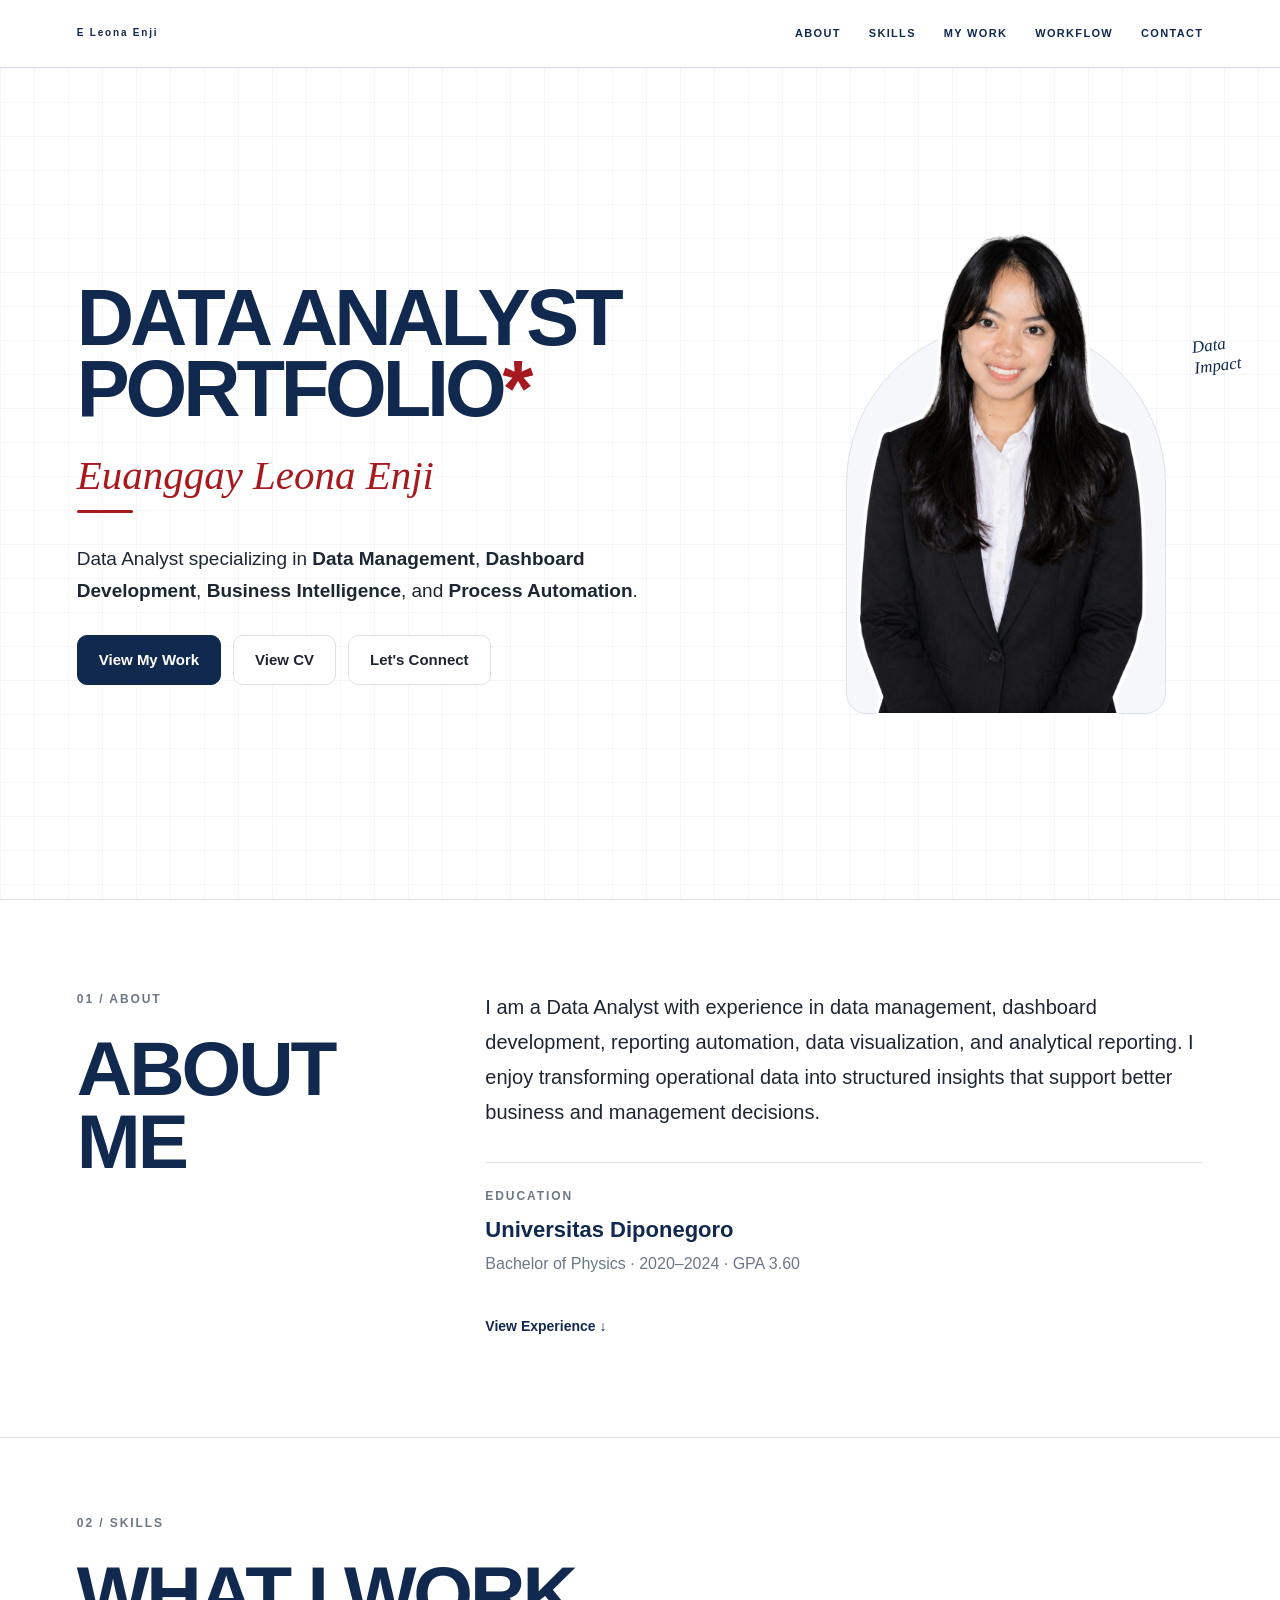
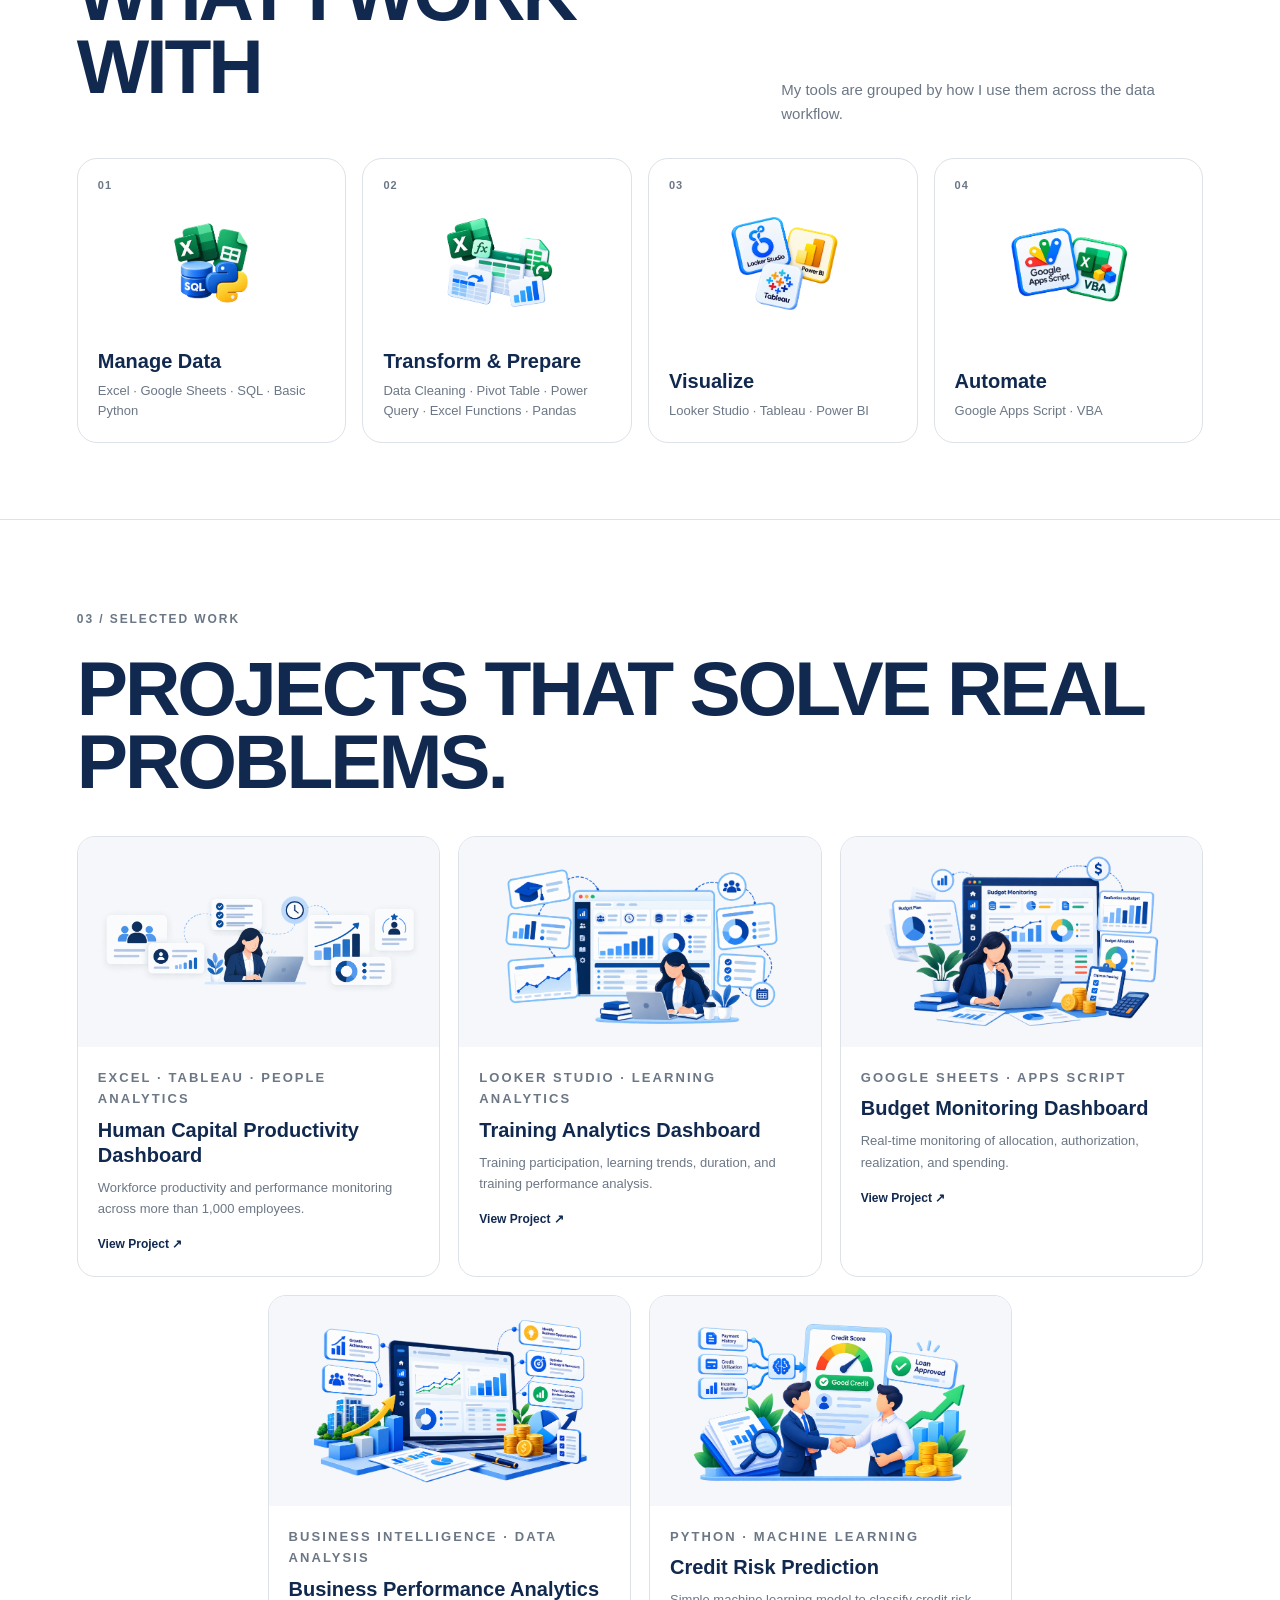
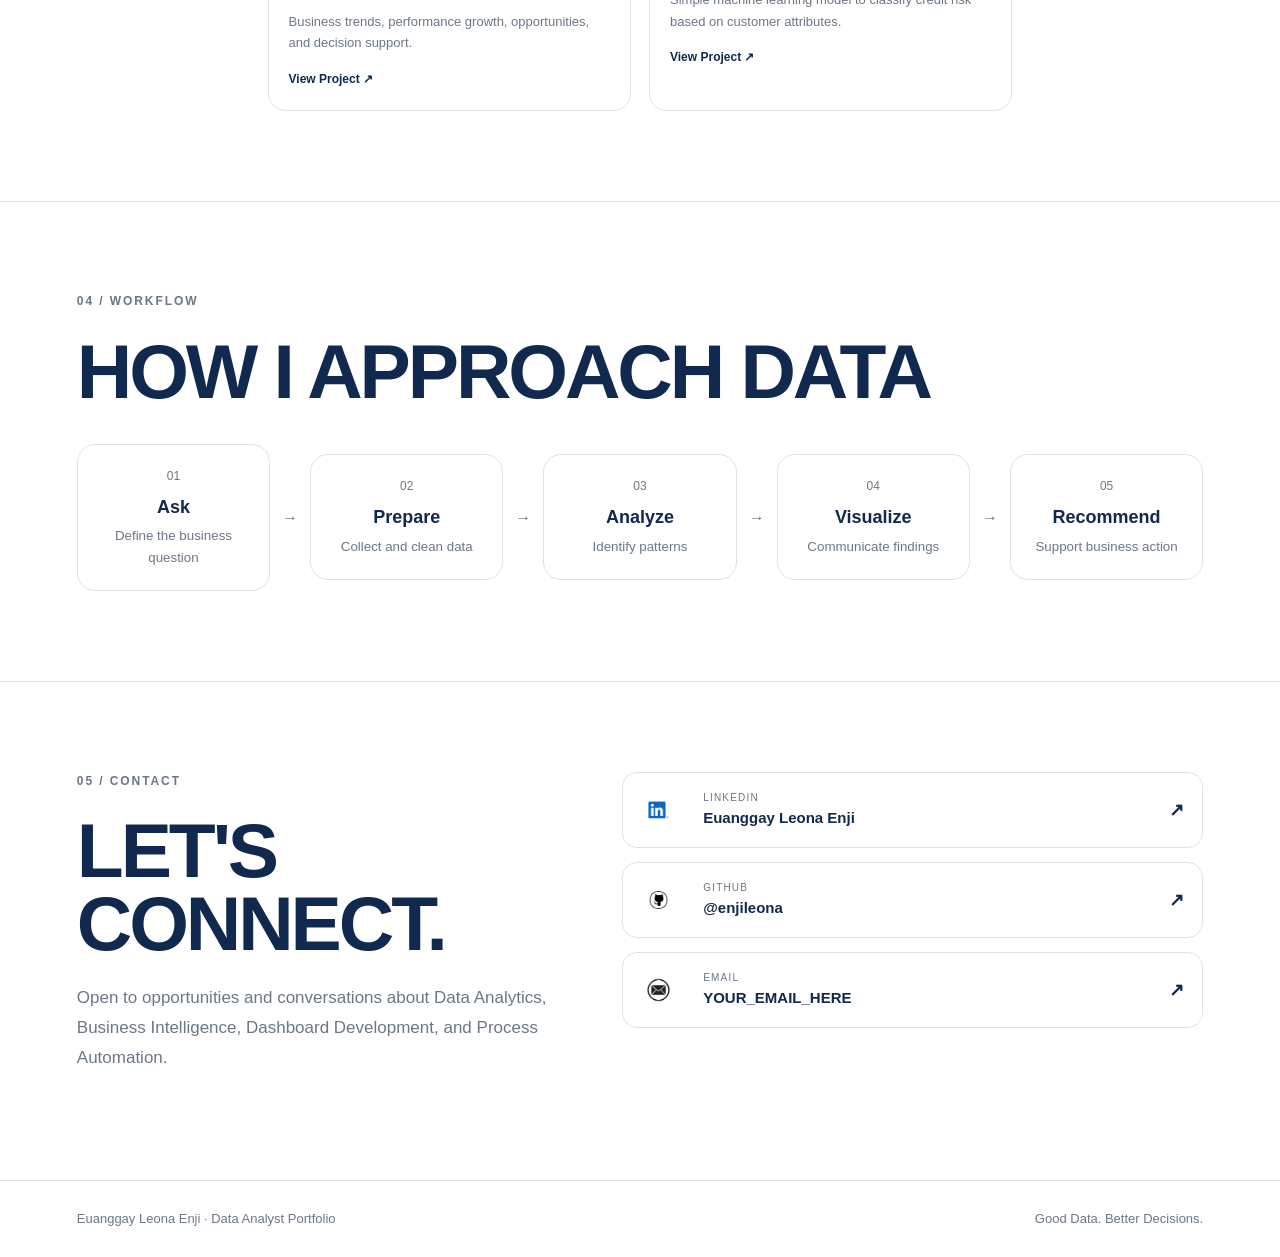
==== commit 63c6f6d2: "Update versioning and improve HTML structure Updated version parameters for CSS and JS files, improv" ====
--- a/index.html
+++ b/index.html
@@ -12,7 +12,7 @@
     content="Data Analyst specializing in data management, dashboard development, business intelligence, and process automation."
   />
 
-  <link rel="stylesheet" href="style.css?v=50" />
+  <link rel="stylesheet" href="style.css?v=60" />
 </head>
 
 <body>
@@ -70,7 +70,10 @@
 
         <div class="actions">
 
-          <a class="btn primary" href="#work">
+          <a
+            class="btn primary"
+            href="#work"
+          >
             View My Work
           </a>
 
@@ -83,7 +86,10 @@
             View CV
           </a>
 
-          <a class="btn" href="#contact">
+          <a
+            class="btn"
+            href="#contact"
+          >
             Let's Connect
           </a>
 
@@ -104,6 +110,7 @@
 
         </div>
 
+
         <p class="scribble">
           Data<br>
           Impact
@@ -119,7 +126,10 @@
          ABOUT
     ====================================================== -->
 
-    <section id="about" class="section split">
+    <section
+      id="about"
+      class="section split"
+    >
 
       <div>
 
@@ -255,7 +265,10 @@
          WHAT I WORK WITH
     ====================================================== -->
 
-    <section id="skills" class="section skills-section">
+    <section
+      id="skills"
+      class="section skills-section"
+    >
 
       <div class="section-heading">
 
@@ -284,9 +297,7 @@
       <div class="skills-grid">
 
 
-        <!-- =================================================
-             01 MANAGE DATA
-        ================================================== -->
+        <!-- ================= MANAGE DATA ================= -->
 
         <article class="skill-card">
 
@@ -321,9 +332,7 @@
 
 
 
-        <!-- =================================================
-             02 TRANSFORM
-        ================================================== -->
+        <!-- ================= TRANSFORM ================= -->
 
         <article class="skill-card">
 
@@ -359,9 +368,7 @@
 
 
 
-        <!-- =================================================
-             03 VISUALIZE
-        ================================================== -->
+        <!-- ================= VISUALIZE ================= -->
 
         <article class="skill-card">
 
@@ -396,9 +403,7 @@
 
 
 
-        <!-- =================================================
-             04 AUTOMATE
-        ================================================== -->
+        <!-- ================= AUTOMATE ================= -->
 
         <article class="skill-card">
 
@@ -455,6 +460,8 @@
 
       <div class="project-grid">
 
+
+        <!-- PROJECT 1 -->
 
         <a
           class="project-card"
@@ -497,6 +504,9 @@
         </a>
 
 
+
+        <!-- PROJECT 2 -->
+
         <a
           class="project-card"
           href="PASTE_LINK_PROJECT_2_HERE"
@@ -538,6 +548,9 @@
         </a>
 
 
+
+        <!-- PROJECT 3 -->
+
         <a
           class="project-card"
           href="PASTE_LINK_PROJECT_3_HERE"
@@ -579,6 +592,9 @@
         </a>
 
 
+
+        <!-- PROJECT 4 -->
+
         <a
           class="project-card"
           href="PASTE_LINK_PROJECT_4_HERE"
@@ -620,6 +636,9 @@
         </a>
 
 
+
+        <!-- PROJECT 5 -->
+
         <a
           class="project-card"
           href="PASTE_LINK_PROJECT_5_HERE"
@@ -830,10 +849,13 @@
 
     </section>
 
-
   </main>
 
 
+
+  <!-- =====================================================
+       FOOTER
+  ====================================================== -->
 
   <footer>
 
@@ -848,7 +870,7 @@
   </footer>
 
 
-  <script src="script.js?v=50"></script>
+  <script src="script.js?v=60"></script>
 
 </body>
 
--- a/style.css
+++ b/style.css
@@ -652,33 +652,42 @@
    WHAT I WORK WITH
 ========================================================= */
 
+.skills-section{
+  padding-top:76px;
+
+  padding-bottom:76px;
+}
+
+
 .skills-grid{
   display:grid;
 
   grid-template-columns:repeat(4,1fr);
 
-  gap:18px;
-
-  margin-top:40px;
-}
-
-
-/* CARD */
+  gap:16px;
+
+  margin-top:32px;
+}
+
+
+/* =========================================================
+   SKILL CARD
+========================================================= */
 
 .skill-card{
   position:relative;
 
-  min-height:340px;
+  min-height:285px;
 
   display:flex;
 
   flex-direction:column;
 
-  padding:20px;
+  padding:18px 20px 20px;
 
   border:1px solid var(--line);
 
-  border-radius:22px;
+  border-radius:20px;
 
   background:var(--white);
 
@@ -692,23 +701,19 @@
 
 
 .skill-card:hover{
-  transform:translateY(-6px);
+  transform:translateY(-5px);
 
   border-color:#aab5c3;
 
   box-shadow:
-    0 16px 36px
-    rgba(17,41,79,.08);
+    0 14px 30px
+    rgba(17,41,79,.07);
 }
 
 
 /* NUMBER */
 
 .skill-number{
-  position:relative;
-
-  z-index:2;
-
   display:block;
 
   color:var(--muted);
@@ -717,20 +722,18 @@
 
   font-weight:700;
 
-  letter-spacing:.1em;
-}
-
-
-/* =========================================================
-   IMAGE AREA
+  letter-spacing:.09em;
+}
+
+
+/* =========================================================
+   IMAGE
 ========================================================= */
 
 .skill-visual{
   width:100%;
 
-  height:170px;
-
-  margin-top:10px;
+  height:120px;
 
   display:flex;
 
@@ -738,57 +741,49 @@
 
   justify-content:center;
 
-  padding:5px;
+  margin:8px 0 8px;
 
   overflow:hidden;
 }
 
 
-/* IMAGE */
-
 .skill-visual img{
-  width:100%;
-
-  height:100%;
-
-  max-width:220px;
+  width:auto;
+
+  height:auto;
+
+  max-width:125px;
+
+  max-height:105px;
 
   object-fit:contain;
 
-  object-position:center;
-
   display:block;
 
-  transition:
-    transform .3s ease;
-}
-
-
-/* slightly enlarge on hover */
-
-.skill-card:hover
-.skill-visual img{
-  transform:scale(1.04);
-}
-
-
-/* =========================================================
-   SKILL TEXT
+  transition:transform .25s ease;
+}
+
+
+.skill-card:hover .skill-visual img{
+  transform:scale(1.035);
+}
+
+
+/* =========================================================
+   SKILL CONTENT
 ========================================================= */
 
 .skill-content{
   margin-top:auto;
-
-  padding-top:12px;
 }
 
 
 .skill-content h3{
-  margin:0 0 8px;
+  margin:0 0 7px;
 
   color:var(--navy);
 
-  font-size:21px;
+  font-size:20px;
 
   line-height:1.25;
 }
@@ -801,7 +796,7 @@
 
   font-size:13px;
 
-  line-height:1.65;
+  line-height:1.55;
 }
 
 
@@ -1134,7 +1129,7 @@
 
 
 /* =========================================================
-   SMALL DESKTOP / TABLET LANDSCAPE
+   SMALL DESKTOP
 ========================================================= */
 
 @media(max-width:1100px){
@@ -1144,11 +1139,11 @@
   }
 
   .skill-card{
-    min-height:330px;
+    min-height:270px;
   }
 
   .skill-visual{
-    height:180px;
+    height:110px;
   }
 
 
@@ -1329,15 +1324,17 @@
   }
 
   .skill-card{
-    min-height:310px;
+    min-height:250px;
   }
 
   .skill-visual{
-    height:165px;
+    height:100px;
   }
 
   .skill-visual img{
-    max-width:210px;
+    max-width:115px;
+
+    max-height:90px;
   }
 
 
@@ -1366,8 +1363,6 @@
   }
 
 
-  /* CONTACT */
-
   .contact-card{
     grid-template-columns:
       38px
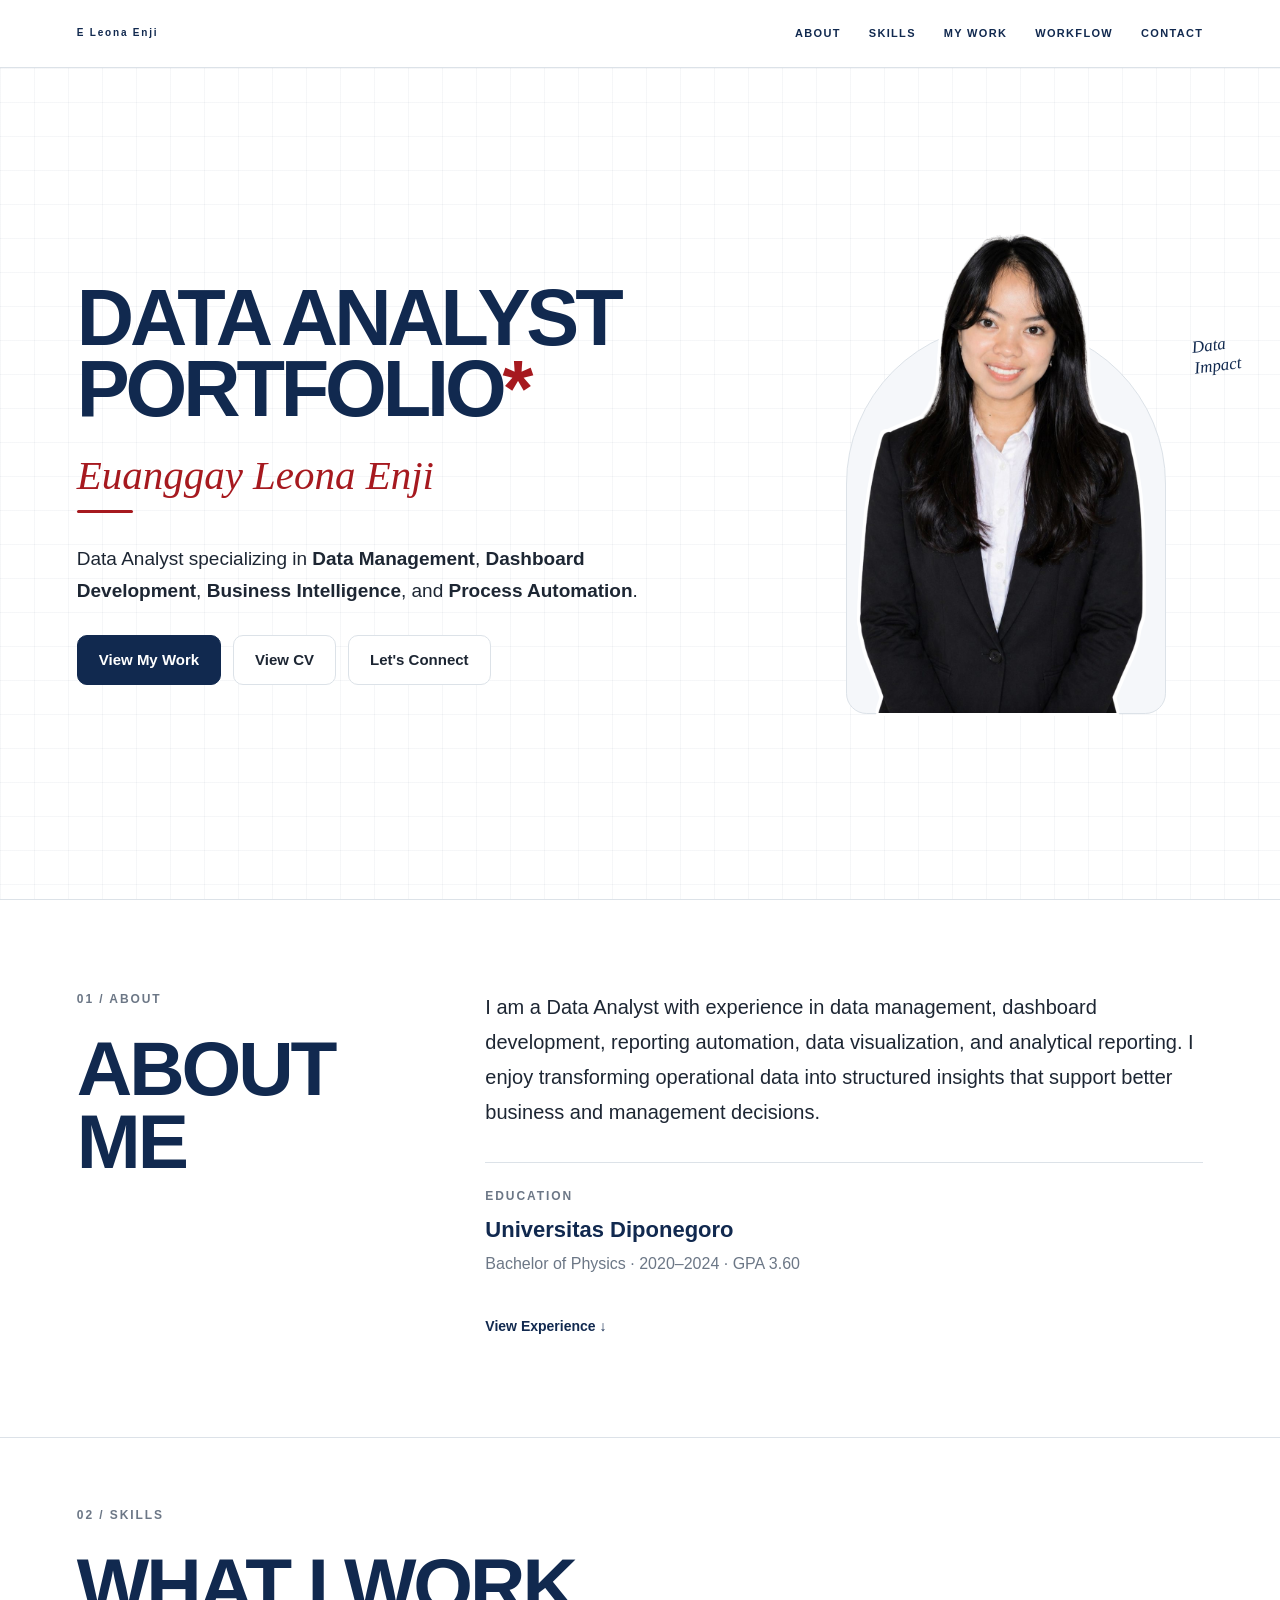
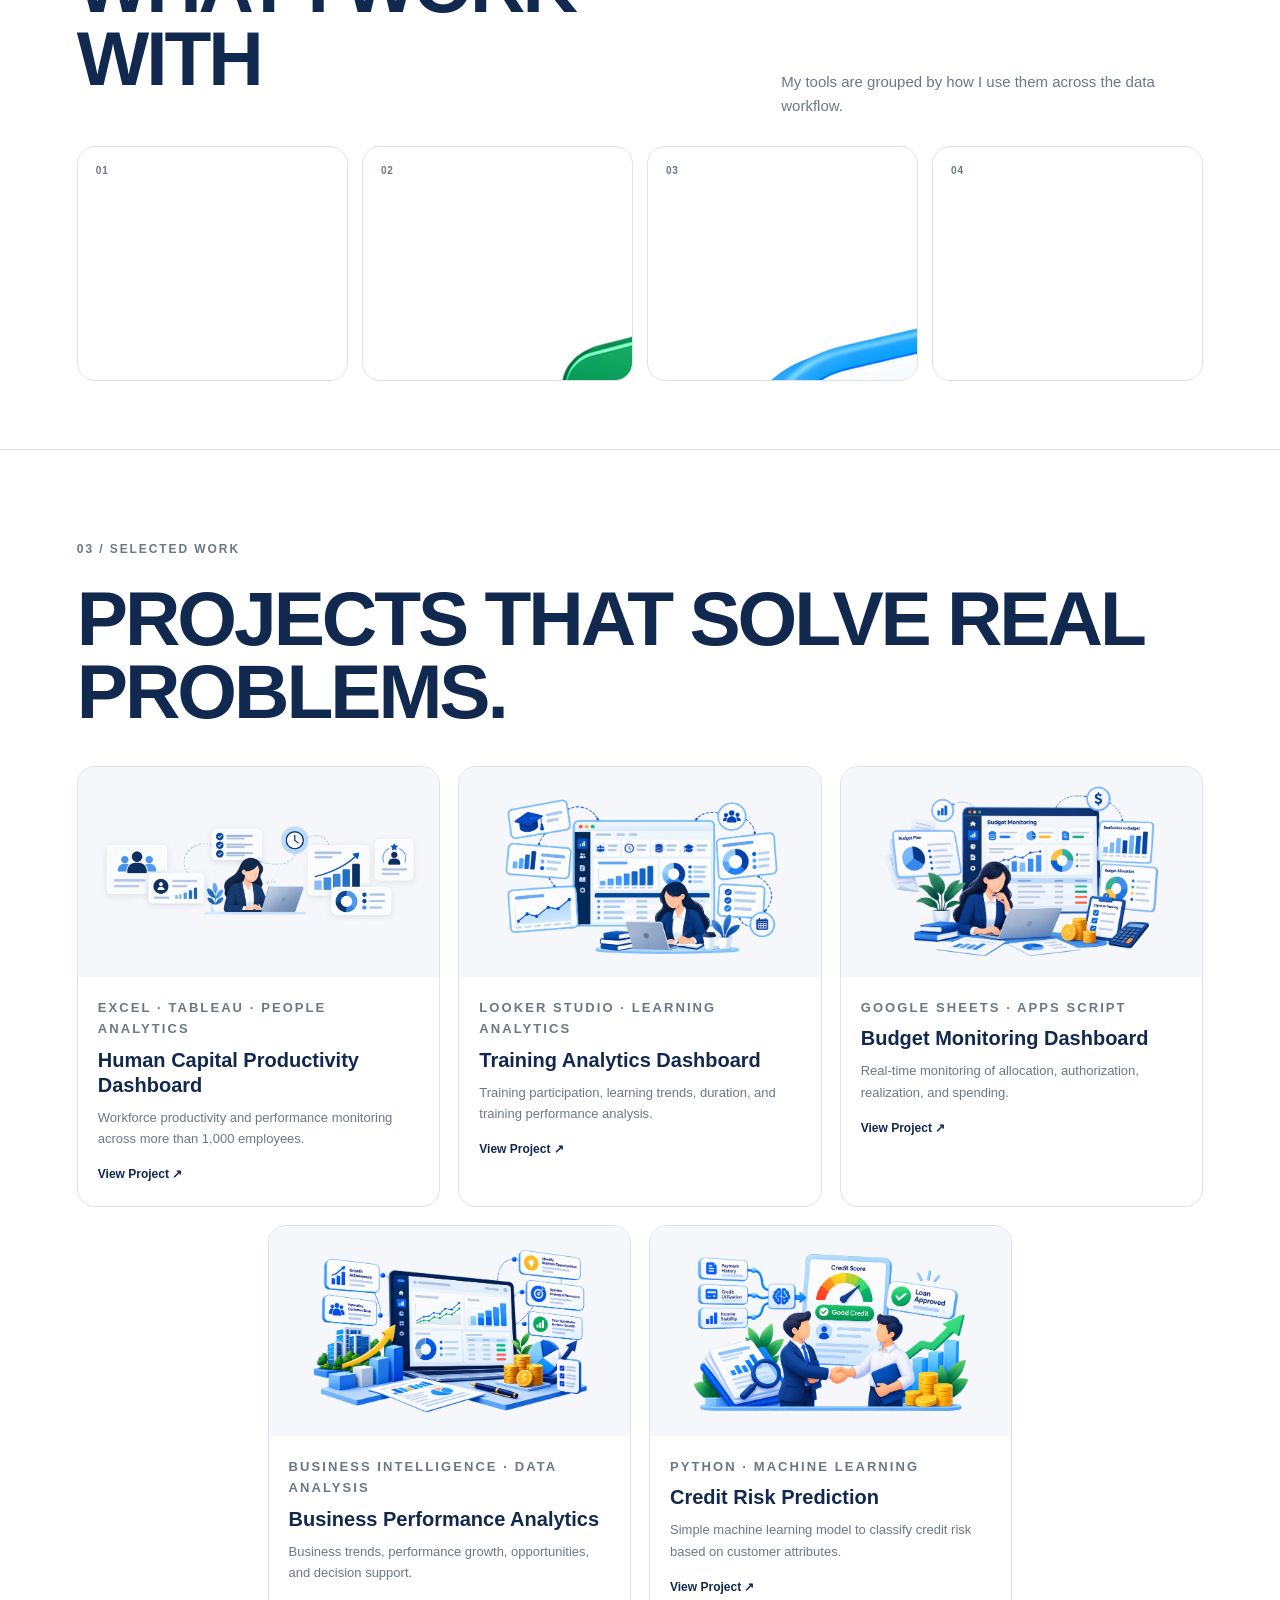
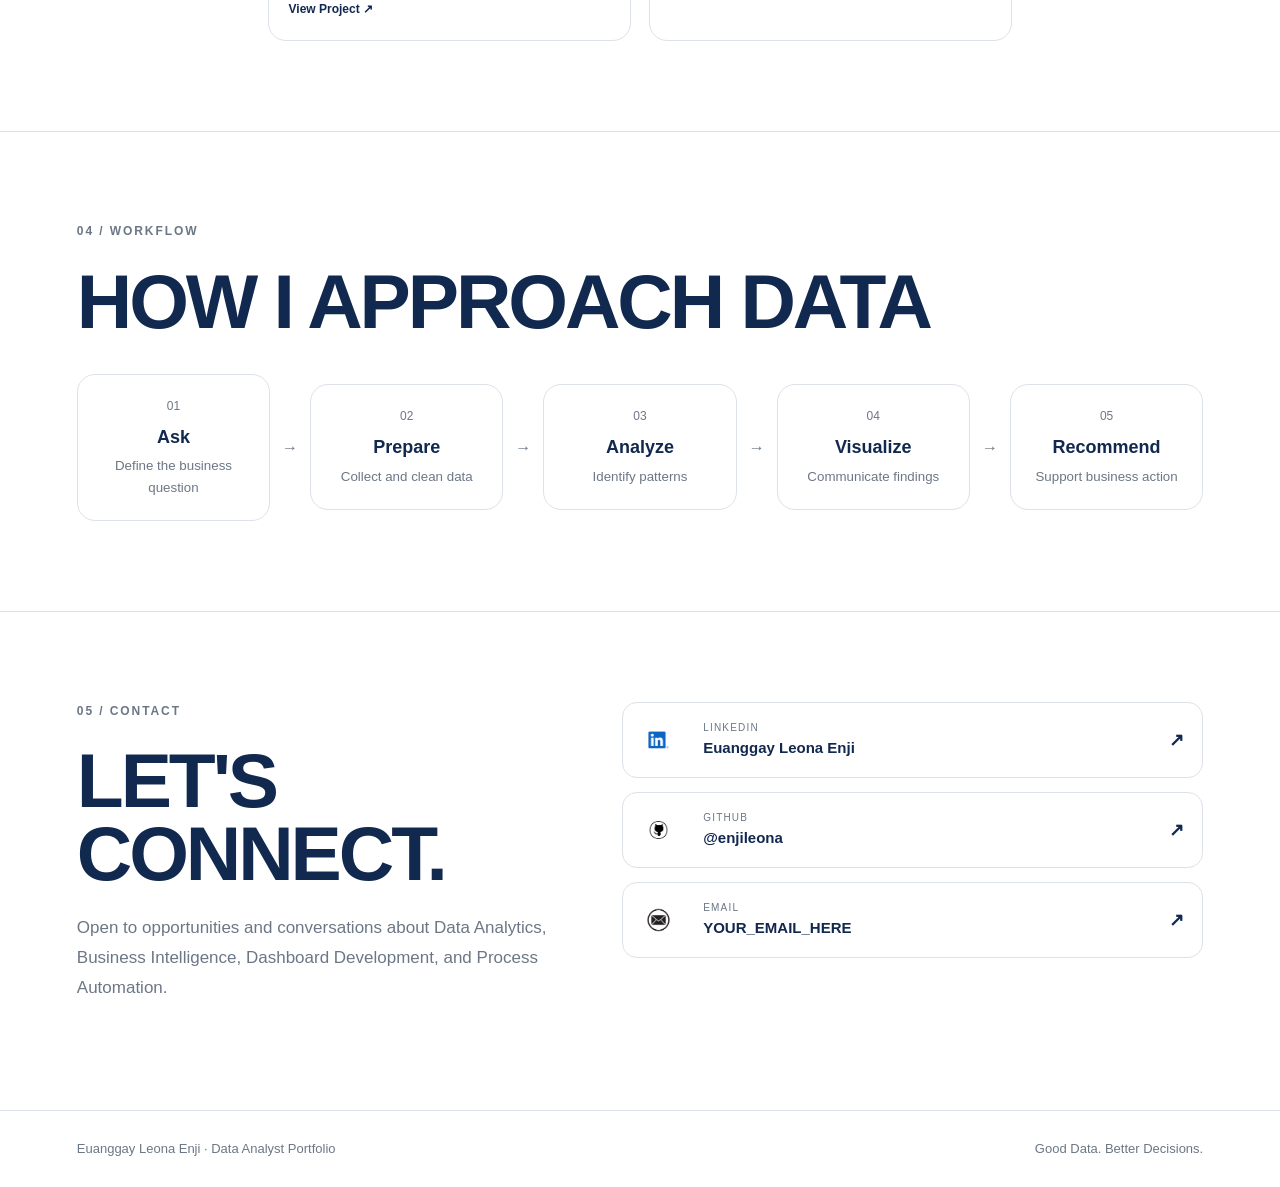
==== commit 61fc9b36: "Update stylesheet and script version numbers" ====
--- a/index.html
+++ b/index.html
@@ -12,7 +12,7 @@
     content="Data Analyst specializing in data management, dashboard development, business intelligence, and process automation."
   />
 
-  <link rel="stylesheet" href="style.css?v=60" />
+  <link rel="stylesheet" href="style.css?v=70" />
 </head>
 
 <body>
@@ -110,7 +110,6 @@
 
         </div>
 
-
         <p class="scribble">
           Data<br>
           Impact
@@ -126,10 +125,7 @@
          ABOUT
     ====================================================== -->
 
-    <section
-      id="about"
-      class="section split"
-    >
+    <section id="about" class="section split">
 
       <div>
 
@@ -204,7 +200,6 @@
                 </h3>
 
               </div>
-
 
               <span class="experience-period">
                 May 2025 — Present
@@ -284,7 +279,6 @@
 
         </div>
 
-
         <p class="caption">
           My tools are grouped by how I use them
           across the data workflow.
@@ -293,7 +287,6 @@
       </div>
 
 
-
       <div class="skills-grid">
 
 
@@ -301,16 +294,16 @@
 
         <article class="skill-card">
 
-          <span class="skill-number">
-            01
-          </span>
-
-
-          <div class="skill-visual">
+          <div class="skill-top">
+
+            <span class="skill-number">
+              01
+            </span>
 
             <img
               src="assets/images/tools/manage_tools.png"
               alt="Manage Data"
+              class="skill-image"
             >
 
           </div>
@@ -336,16 +329,16 @@
 
         <article class="skill-card">
 
-          <span class="skill-number">
-            02
-          </span>
-
-
-          <div class="skill-visual">
+          <div class="skill-top">
+
+            <span class="skill-number">
+              02
+            </span>
 
             <img
               src="assets/images/tools/transform.png"
-              alt="Transform and Prepare Data"
+              alt="Transform and Prepare"
+              class="skill-image"
             >
 
           </div>
@@ -372,16 +365,16 @@
 
         <article class="skill-card">
 
-          <span class="skill-number">
-            03
-          </span>
-
-
-          <div class="skill-visual">
+          <div class="skill-top">
+
+            <span class="skill-number">
+              03
+            </span>
 
             <img
               src="assets/images/tools/visualisasi.png"
               alt="Data Visualization"
+              class="skill-image"
             >
 
           </div>
@@ -407,16 +400,16 @@
 
         <article class="skill-card">
 
-          <span class="skill-number">
-            04
-          </span>
-
-
-          <div class="skill-visual">
+          <div class="skill-top">
+
+            <span class="skill-number">
+              04
+            </span>
 
             <img
               src="assets/images/tools/automate.png"
               alt="Automation"
+              class="skill-image"
             >
 
           </div>
@@ -447,7 +440,10 @@
          PROJECTS
     ====================================================== -->
 
-    <section id="work" class="section">
+    <section
+      id="work"
+      class="section"
+    >
 
       <p class="section-index">
         03 / SELECTED WORK
@@ -870,7 +866,7 @@
   </footer>
 
 
-  <script src="script.js?v=60"></script>
+  <script src="script.js?v=70"></script>
 
 </body>
 
--- a/style.css
+++ b/style.css
@@ -653,9 +653,9 @@
 ========================================================= */
 
 .skills-section{
-  padding-top:76px;
-
-  padding-bottom:76px;
+  padding-top:68px;
+
+  padding-bottom:68px;
 }
 
 
@@ -664,50 +664,50 @@
 
   grid-template-columns:repeat(4,1fr);
 
-  gap:16px;
-
-  margin-top:32px;
-}
-
-
-/* =========================================================
-   SKILL CARD
+  gap:14px;
+
+  margin-top:28px;
+}
+
+
+/* =========================================================
+   SMALL COMPACT CARD
 ========================================================= */
 
 .skill-card{
   position:relative;
 
-  min-height:285px;
+  height:235px;
 
   display:flex;
 
   flex-direction:column;
 
-  padding:18px 20px 20px;
+  padding:16px 18px 18px;
 
   border:1px solid var(--line);
 
-  border-radius:20px;
+  border-radius:18px;
 
   background:var(--white);
 
   overflow:hidden;
 
   transition:
-    transform .25s ease,
-    border-color .25s ease,
-    box-shadow .25s ease;
+    transform .22s ease,
+    border-color .22s ease,
+    box-shadow .22s ease;
 }
 
 
 .skill-card:hover{
-  transform:translateY(-5px);
+  transform:translateY(-4px);
 
   border-color:#aab5c3;
 
   box-shadow:
-    0 14px 30px
-    rgba(17,41,79,.07);
+    0 12px 26px
+    rgba(17,41,79,.065);
 }
 
 
@@ -718,59 +718,61 @@
 
   color:var(--muted);
 
-  font-size:11px;
+  font-size:10px;
 
   font-weight:700;
 
-  letter-spacing:.09em;
-}
-
-
-/* =========================================================
-   IMAGE
+  letter-spacing:.08em;
+}
+
+
+/* =========================================================
+   SMALL DECORATIVE IMAGE
 ========================================================= */
 
 .skill-visual{
   width:100%;
 
-  height:120px;
+  height:82px;
+
+  margin:5px 0 5px;
 
   display:flex;
 
   align-items:center;
 
   justify-content:center;
-
-  margin:8px 0 8px;
-
-  overflow:hidden;
 }
 
 
 .skill-visual img{
+  display:block;
+
   width:auto;
 
   height:auto;
 
-  max-width:125px;
-
-  max-height:105px;
+  max-width:92px;
+
+  max-height:78px;
 
   object-fit:contain;
 
-  display:block;
-
-  transition:transform .25s ease;
-}
-
-
-.skill-card:hover .skill-visual img{
-  transform:scale(1.035);
-}
-
-
-/* =========================================================
-   SKILL CONTENT
+  object-position:center;
+
+  transition:
+    transform .22s ease;
+}
+
+
+.skill-card:hover
+.skill-visual img{
+  transform:scale(1.025);
+}
+
+
+/* =========================================================
+   SKILL TEXT
 ========================================================= */
 
 .skill-content{
@@ -779,13 +781,15 @@
 
 
 .skill-content h3{
-  margin:0 0 7px;
+  margin:0 0 5px;
 
   color:var(--navy);
 
-  font-size:20px;
-
-  line-height:1.25;
+  font-size:18px;
+
+  font-weight:800;
+
+  line-height:1.2;
 }
 
 
@@ -794,9 +798,9 @@
 
   color:var(--muted);
 
-  font-size:13px;
-
-  line-height:1.55;
+  font-size:12px;
+
+  line-height:1.5;
 }
 
 
@@ -1138,18 +1142,28 @@
     grid-template-columns:repeat(2,1fr);
   }
 
+
   .skill-card{
-    min-height:270px;
-  }
+    height:225px;
+  }
+
 
   .skill-visual{
-    height:110px;
+    height:76px;
+  }
+
+
+  .skill-visual img{
+    max-width:88px;
+
+    max-height:72px;
   }
 
 
   .project-grid{
     grid-template-columns:repeat(2,1fr);
   }
+
 
   .project-card:nth-child(1),
   .project-card:nth-child(2),
@@ -1159,6 +1173,7 @@
     grid-column:auto;
   }
 
+
   .project-card:nth-child(5){
     grid-column:1 / -1;
 
@@ -1188,12 +1203,14 @@
     overflow:visible;
   }
 
+
   .hero-visual{
     transform:none;
 
     justify-content:center;
   }
 
+
   .scribble{
     left:auto;
 
@@ -1201,16 +1218,19 @@
 
     top:70px;
   }
+
 
   .split,
   .contact{
     grid-template-columns:1fr;
   }
 
+
   .workflow{
     grid-template-columns:1fr;
   }
 
+
   .workflow em{
     text-align:center;
 
@@ -1236,64 +1256,78 @@
     padding:16px 22px;
   }
 
+
   .brand{
     font-size:9px;
   }
 
+
   nav{
     gap:10px;
   }
 
+
   nav a{
     font-size:9px;
   }
 
+
   .section{
     padding:58px 22px;
   }
 
+
   .hero{
     padding-top:45px;
 
     padding-bottom:45px;
   }
 
+
   .hero h1{
     font-size:clamp(48px,14vw,70px);
   }
 
+
   .signature{
     font-size:clamp(27px,8vw,38px);
   }
 
+
   .hero-text{
     font-size:16px;
   }
 
+
   .actions{
     flex-direction:column;
 
     align-items:stretch;
   }
 
+
   .btn{
     width:100%;
   }
 
+
   .hero-visual{
     min-height:340px;
   }
 
+
   .portrait-shell{
     width:220px;
 
     height:275px;
   }
 
+
   .profile-photo{
     width:285px;
   }
 
+
   .scribble{
     right:-4px;
 
@@ -1302,6 +1336,7 @@
     font-size:14px;
   }
 
+
   .experience-top{
     flex-direction:column;
 
@@ -1315,34 +1350,50 @@
     grid-template-columns:1fr;
   }
 
+
   .section-heading{
     display:block;
   }
 
+
   .caption{
     margin-top:15px;
   }
 
+
   .skill-card{
-    min-height:250px;
-  }
+    height:210px;
+  }
+
 
   .skill-visual{
-    height:100px;
-  }
+    height:68px;
+  }
+
 
   .skill-visual img{
-    max-width:115px;
-
-    max-height:90px;
-  }
-
-
-  /* PROJECTS */
+    max-width:80px;
+
+    max-height:64px;
+  }
+
+
+  .skill-content h3{
+    font-size:18px;
+  }
+
+
+  .skill-content p{
+    font-size:12px;
+  }
+
+
+  /* PROJECT */
 
   .project-grid{
     grid-template-columns:1fr;
   }
+
 
   .project-card:nth-child(1),
   .project-card:nth-child(2),
@@ -1354,14 +1405,18 @@
     width:100%;
   }
 
+
   .project-preview{
     height:220px;
   }
 
+
   .project-body h3{
     font-size:21px;
   }
 
+
+  /* CONTACT */
 
   .contact-card{
     grid-template-columns:
@@ -1370,6 +1425,7 @@
       auto;
   }
 
+
   footer{
     padding:24px 22px;
   }
@@ -1386,6 +1442,7 @@
   html{
     scroll-behavior:auto;
   }
+
 
   *,
   *::before,
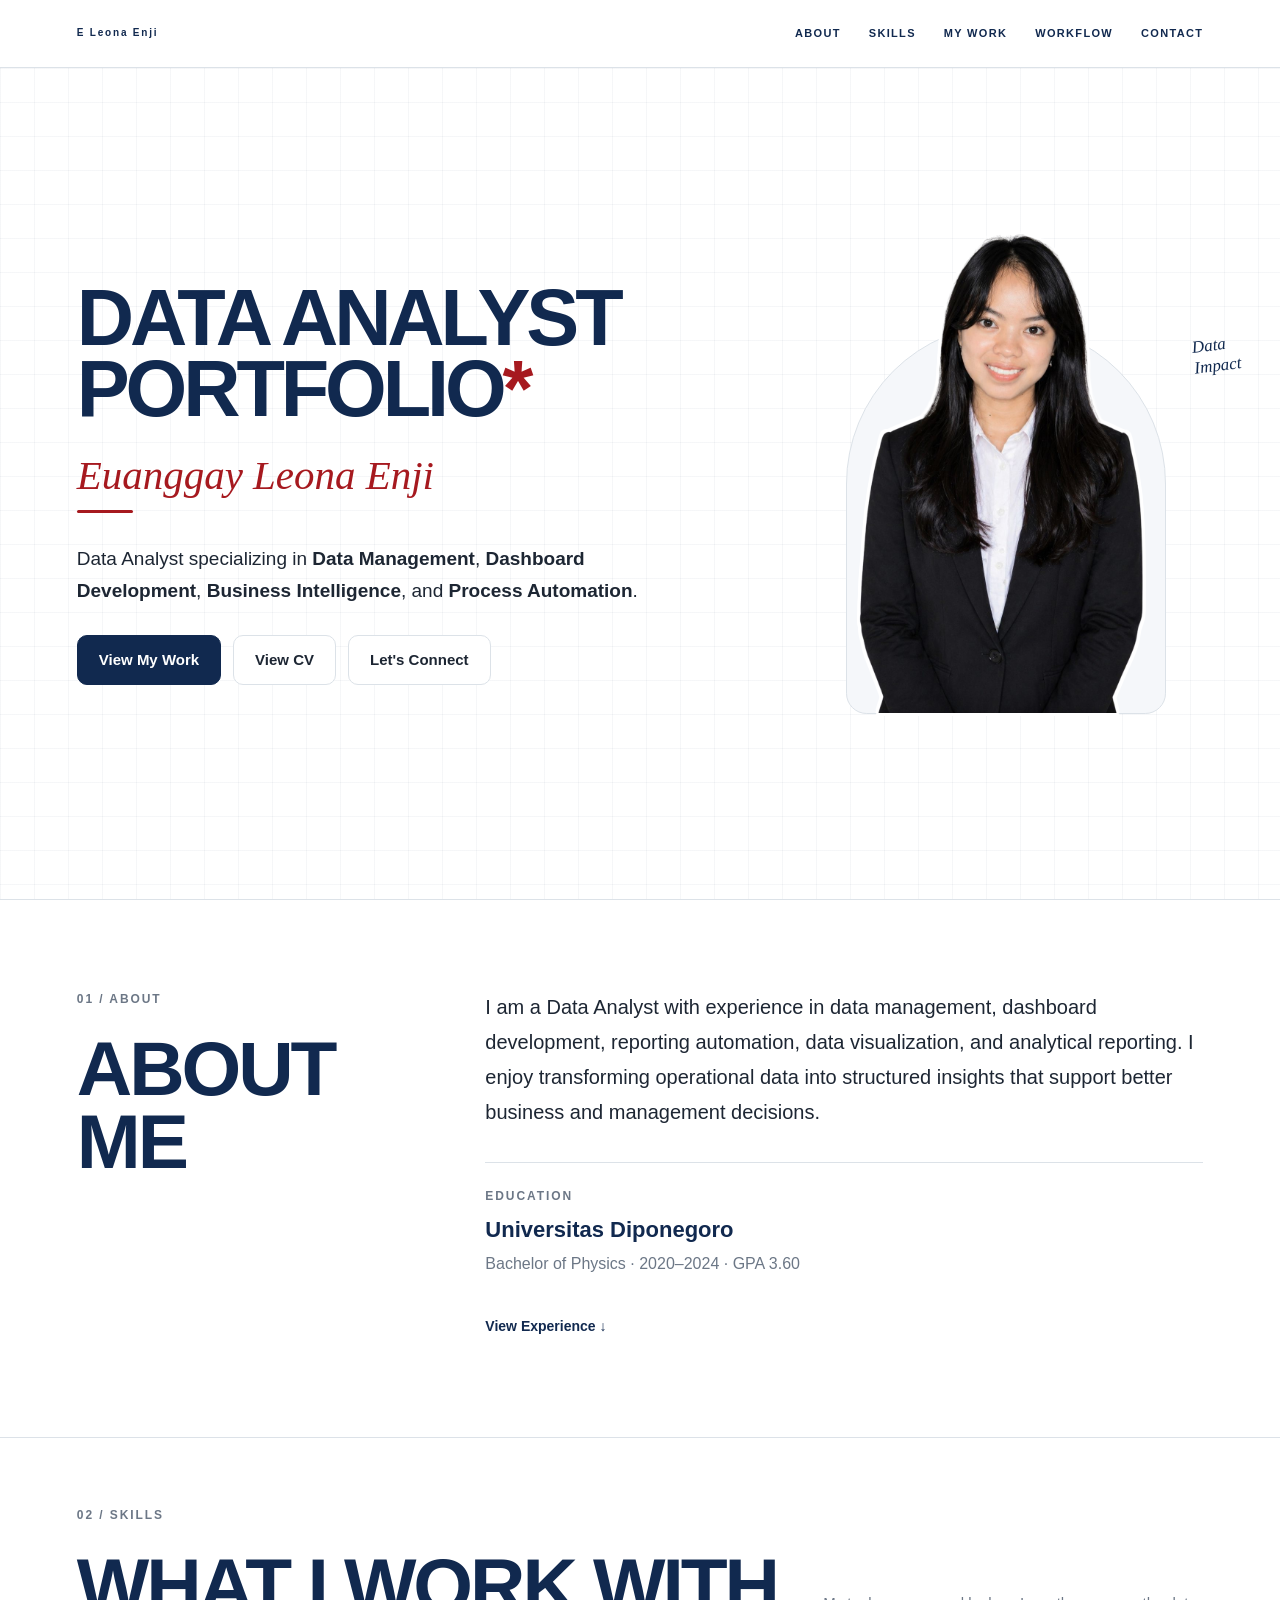
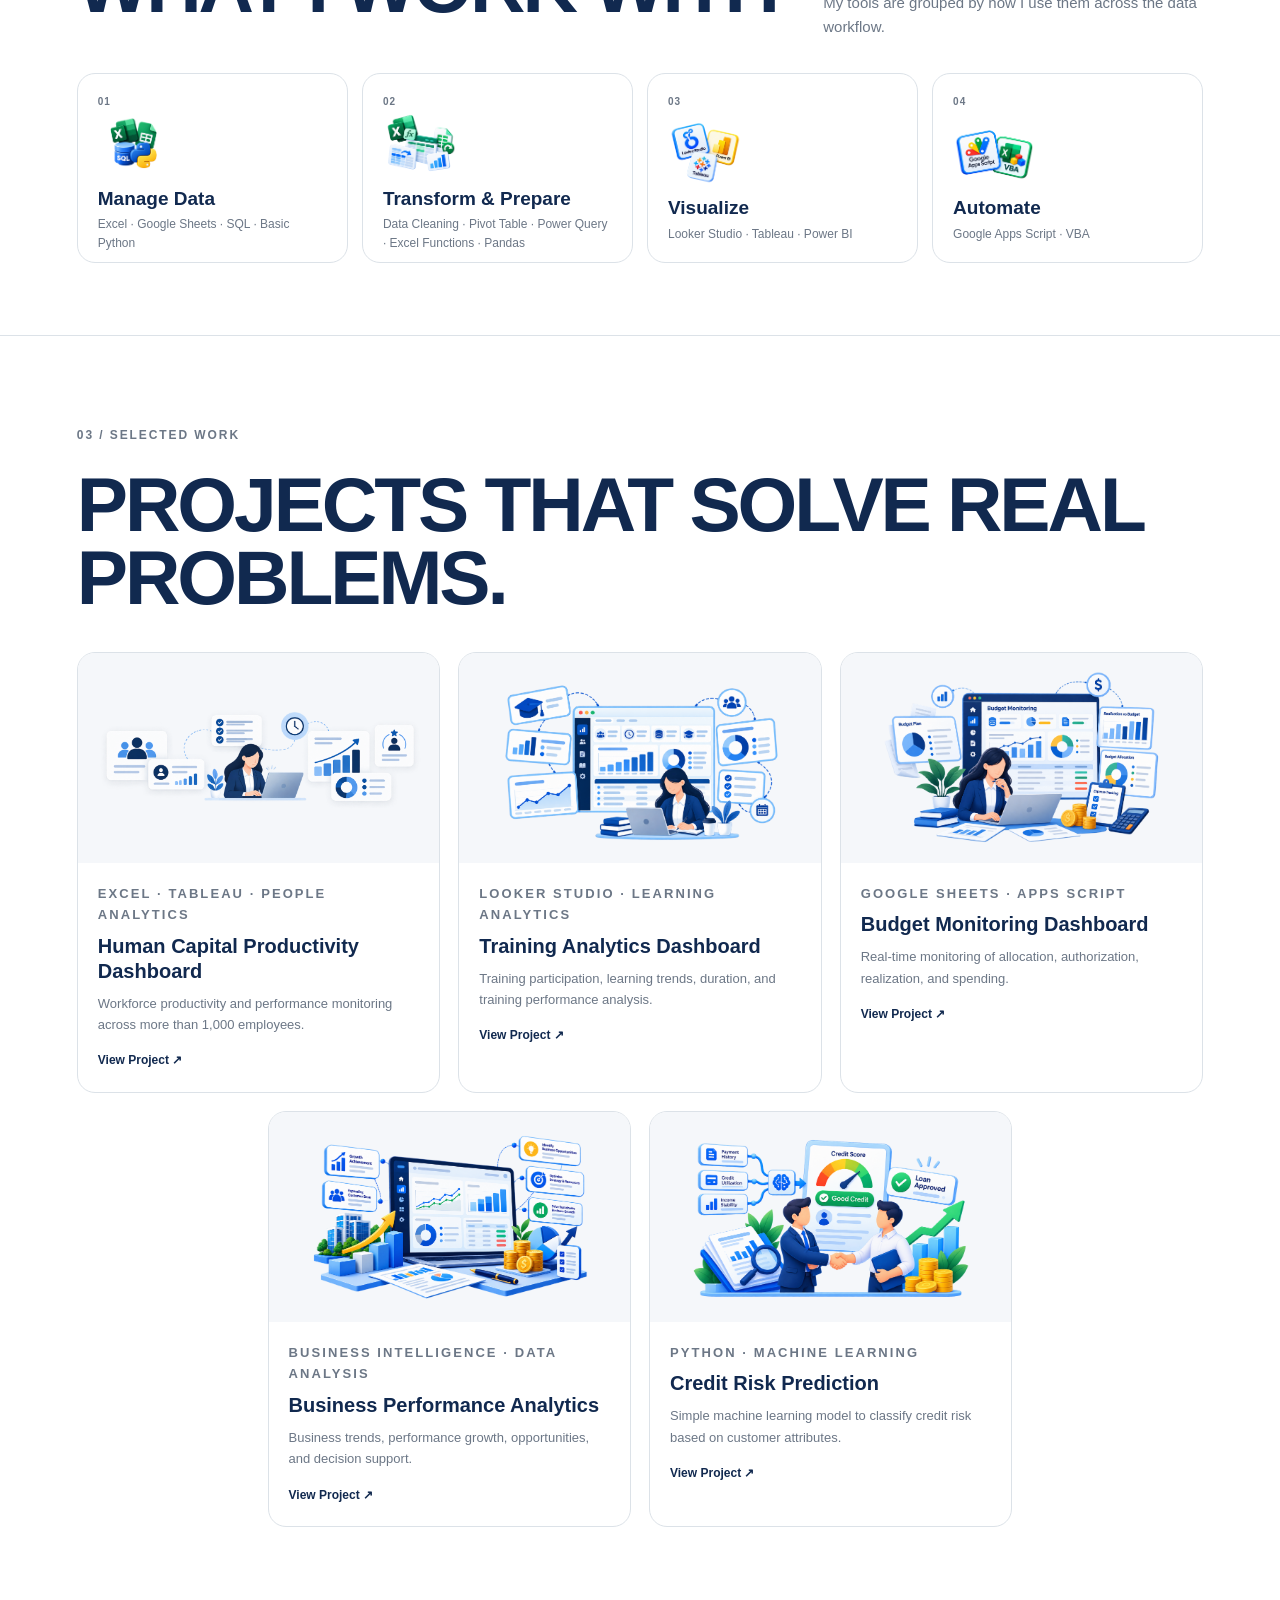
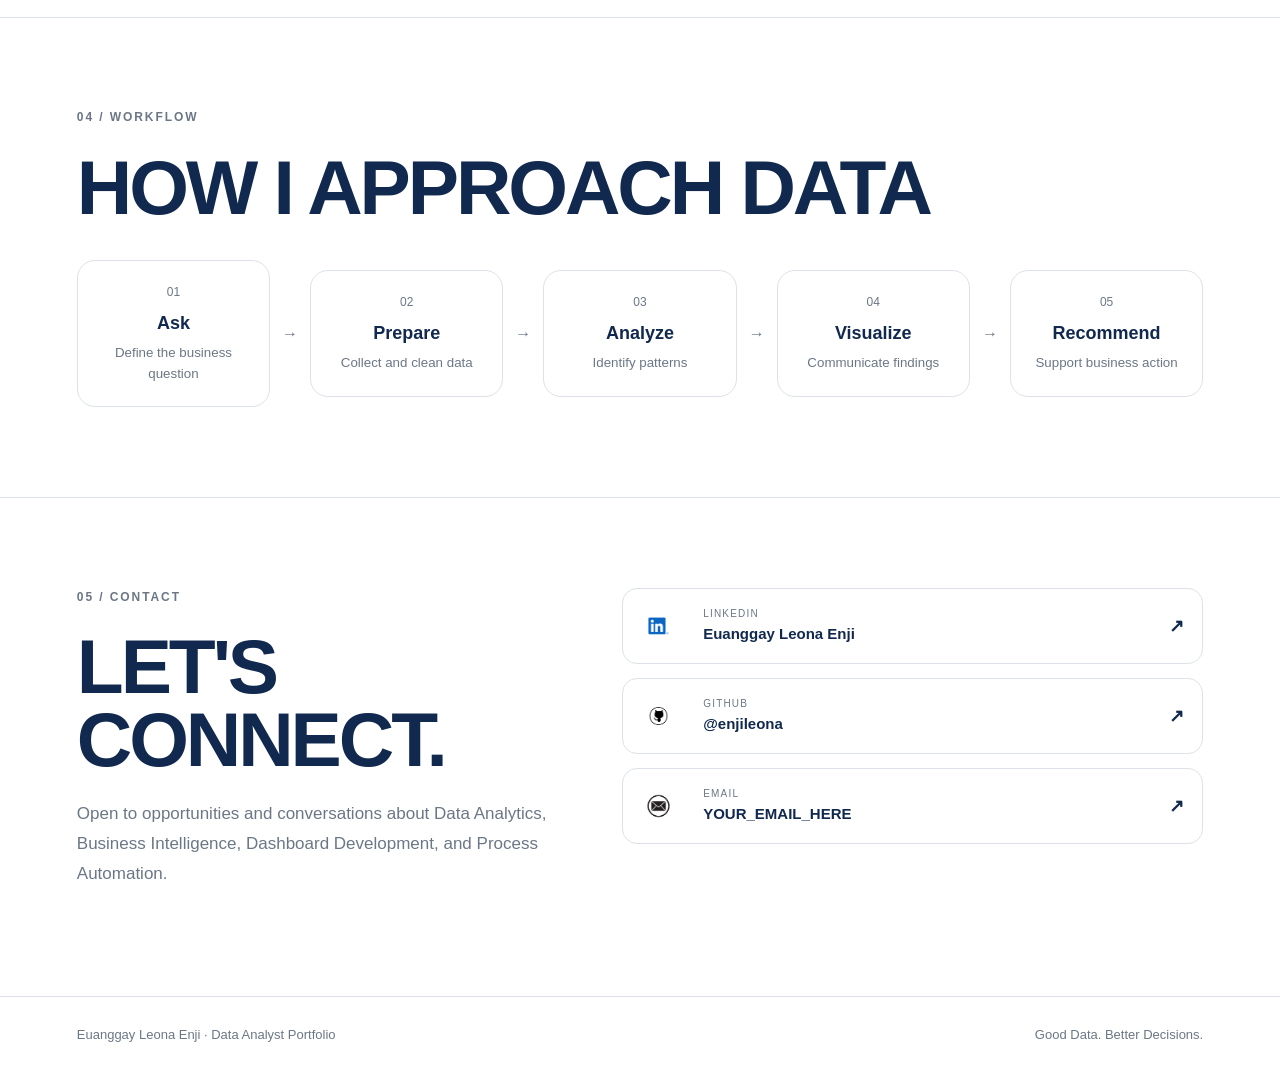
==== commit 43bb830d: "Update index.html" ====
--- a/index.html
+++ b/index.html
@@ -12,7 +12,7 @@
     content="Data Analyst specializing in data management, dashboard development, business intelligence, and process automation."
   />
 
-  <link rel="stylesheet" href="style.css?v=70" />
+  <link rel="stylesheet" href="style.css?v=80" />
 </head>
 
 <body>
@@ -24,7 +24,7 @@
   <header class="site-header">
 
     <a class="brand" href="#home">
-      E Leona Enji<br>
+      E Leona Enji
     </a>
 
     <nav>
@@ -67,13 +67,9 @@
           <strong>Process Automation</strong>.
         </p>
 
-
         <div class="actions">
 
-          <a
-            class="btn primary"
-            href="#work"
-          >
+          <a class="btn primary" href="#work">
             View My Work
           </a>
 
@@ -86,10 +82,7 @@
             View CV
           </a>
 
-          <a
-            class="btn"
-            href="#contact"
-          >
+          <a class="btn" href="#contact">
             Let's Connect
           </a>
 
@@ -212,9 +205,7 @@
 
               <li>
                 Developed automated dashboards and reports using
-                <strong>
-                  Looker Studio, Google Sheets, and Apps Script
-                </strong>
+                <strong>Looker Studio, Google Sheets, and Apps Script</strong>
                 for intern attendance monitoring and monthly reporting,
                 achieving approximately
                 <strong>90% process automation</strong>.
@@ -222,21 +213,15 @@
 
               <li>
                 Collaborated with the team to develop a
-                <strong>
-                  real-time budget monitoring database and dashboard
-                </strong>
+                <strong>real-time budget monitoring database and dashboard</strong>
                 using Google Sheets and Google Apps Script,
                 automating approximately
-                <strong>
-                  90% of data processing and calculation workflows
-                </strong>.
+                <strong>90% of data processing and calculation workflows</strong>.
               </li>
 
               <li>
                 Designed and developed an
-                <strong>
-                  employee productivity dashboard
-                </strong>
+                <strong>employee productivity dashboard</strong>
                 using Excel and Tableau, covering
                 <strong>1,000+ employees</strong>
                 to monitor and analyze workforce productivity
@@ -260,10 +245,7 @@
          WHAT I WORK WITH
     ====================================================== -->
 
-    <section
-      id="skills"
-      class="section skills-section"
-    >
+    <section id="skills" class="section skills-section">
 
       <div class="section-heading">
 
@@ -294,30 +276,33 @@
 
         <article class="skill-card">
 
-          <div class="skill-top">
-
-            <span class="skill-number">
-              01
-            </span>
-
-            <img
-              src="assets/images/tools/manage_tools.png"
-              alt="Manage Data"
-              class="skill-image"
-            >
-
-          </div>
-
-
-          <div class="skill-content">
-
-            <h3>
-              Manage Data
-            </h3>
-
-            <p>
-              Excel · Google Sheets · SQL · Basic Python
-            </p>
+          <span class="skill-number">
+            01
+          </span>
+
+          <div class="skill-main">
+
+            <div class="skill-image-box manage-bg">
+
+              <img
+                src="assets/images/tools/manage_tools.png"
+                alt="Manage Data"
+                class="skill-image"
+              >
+
+            </div>
+
+            <div class="skill-content">
+
+              <h3>
+                Manage Data
+              </h3>
+
+              <p>
+                Excel · Google Sheets · SQL · Basic Python
+              </p>
+
+            </div>
 
           </div>
 
@@ -329,31 +314,34 @@
 
         <article class="skill-card">
 
-          <div class="skill-top">
-
-            <span class="skill-number">
-              02
-            </span>
-
-            <img
-              src="assets/images/tools/transform.png"
-              alt="Transform and Prepare"
-              class="skill-image"
-            >
-
-          </div>
-
-
-          <div class="skill-content">
-
-            <h3>
-              Transform & Prepare
-            </h3>
-
-            <p>
-              Data Cleaning · Pivot Table · Power Query ·
-              Excel Functions · Pandas
-            </p>
+          <span class="skill-number">
+            02
+          </span>
+
+          <div class="skill-main">
+
+            <div class="skill-image-box transform-bg">
+
+              <img
+                src="assets/images/tools/transform.png"
+                alt="Transform and Prepare"
+                class="skill-image"
+              >
+
+            </div>
+
+            <div class="skill-content">
+
+              <h3>
+                Transform & Prepare
+              </h3>
+
+              <p>
+                Data Cleaning · Pivot Table · Power Query ·
+                Excel Functions · Pandas
+              </p>
+
+            </div>
 
           </div>
 
@@ -365,30 +353,33 @@
 
         <article class="skill-card">
 
-          <div class="skill-top">
-
-            <span class="skill-number">
-              03
-            </span>
-
-            <img
-              src="assets/images/tools/visualisasi.png"
-              alt="Data Visualization"
-              class="skill-image"
-            >
-
-          </div>
-
-
-          <div class="skill-content">
-
-            <h3>
-              Visualize
-            </h3>
-
-            <p>
-              Looker Studio · Tableau · Power BI
-            </p>
+          <span class="skill-number">
+            03
+          </span>
+
+          <div class="skill-main">
+
+            <div class="skill-image-box visualize-bg">
+
+              <img
+                src="assets/images/tools/visualisasi.png"
+                alt="Data Visualization"
+                class="skill-image"
+              >
+
+            </div>
+
+            <div class="skill-content">
+
+              <h3>
+                Visualize
+              </h3>
+
+              <p>
+                Looker Studio · Tableau · Power BI
+              </p>
+
+            </div>
 
           </div>
 
@@ -400,30 +391,33 @@
 
         <article class="skill-card">
 
-          <div class="skill-top">
-
-            <span class="skill-number">
-              04
-            </span>
-
-            <img
-              src="assets/images/tools/automate.png"
-              alt="Automation"
-              class="skill-image"
-            >
-
-          </div>
-
-
-          <div class="skill-content">
-
-            <h3>
-              Automate
-            </h3>
-
-            <p>
-              Google Apps Script · VBA
-            </p>
+          <span class="skill-number">
+            04
+          </span>
+
+          <div class="skill-main">
+
+            <div class="skill-image-box automate-bg">
+
+              <img
+                src="assets/images/tools/automate.png"
+                alt="Automation"
+                class="skill-image"
+              >
+
+            </div>
+
+            <div class="skill-content">
+
+              <h3>
+                Automate
+              </h3>
+
+              <p>
+                Google Apps Script · VBA
+              </p>
+
+            </div>
 
           </div>
 
@@ -440,10 +434,7 @@
          PROJECTS
     ====================================================== -->
 
-    <section
-      id="work"
-      class="section"
-    >
+    <section id="work" class="section">
 
       <p class="section-index">
         03 / SELECTED WORK
@@ -475,7 +466,6 @@
 
           </div>
 
-
           <div class="project-body">
 
             <p class="project-label">
@@ -519,7 +509,6 @@
 
           </div>
 
-
           <div class="project-body">
 
             <p class="project-label">
@@ -563,7 +552,6 @@
 
           </div>
 
-
           <div class="project-body">
 
             <p class="project-label">
@@ -607,7 +595,6 @@
 
           </div>
 
-
           <div class="project-body">
 
             <p class="project-label">
@@ -651,7 +638,6 @@
 
           </div>
 
-
           <div class="project-body">
 
             <p class="project-label">
@@ -686,10 +672,7 @@
          WORKFLOW
     ====================================================== -->
 
-    <section
-      id="workflow"
-      class="section"
-    >
+    <section id="workflow" class="section">
 
       <p class="section-index">
         04 / WORKFLOW
@@ -750,10 +733,7 @@
          CONTACT
     ====================================================== -->
 
-    <section
-      id="contact"
-      class="section contact"
-    >
+    <section id="contact" class="section contact">
 
       <div>
 
@@ -866,7 +846,7 @@
   </footer>
 
 
-  <script src="script.js?v=70"></script>
+  <script src="script.js?v=80"></script>
 
 </body>
 
--- a/style.css
+++ b/style.css
@@ -634,17 +634,19 @@
 
   justify-content:space-between;
 
-  gap:32px;
+  gap:40px;
 }
 
 .caption{
-  max-width:430px;
-
-  margin:0;
+  max-width:380px;
+
+  margin:0 0 6px;
 
   color:var(--muted);
 
   font-size:15px;
+
+  line-height:1.6;
 }
 
 
@@ -655,9 +657,13 @@
 .skills-section{
   padding-top:68px;
 
-  padding-bottom:68px;
-}
-
+  padding-bottom:72px;
+}
+
+
+/* =========================================================
+   SKILL GRID
+========================================================= */
 
 .skills-grid{
   display:grid;
@@ -671,27 +677,27 @@
 
 
 /* =========================================================
-   SMALL COMPACT CARD
+   SKILL CARD
 ========================================================= */
 
 .skill-card{
   position:relative;
 
-  height:235px;
+  height:190px;
 
   display:flex;
 
   flex-direction:column;
 
-  padding:16px 18px 18px;
+  justify-content:space-between;
+
+  padding:18px 20px;
 
   border:1px solid var(--line);
 
   border-radius:18px;
 
   background:var(--white);
-
-  overflow:hidden;
 
   transition:
     transform .22s ease,
@@ -699,99 +705,94 @@
     box-shadow .22s ease;
 }
 
-
 .skill-card:hover{
   transform:translateY(-4px);
 
   border-color:#aab5c3;
 
   box-shadow:
-    0 12px 26px
+    0 12px 28px
     rgba(17,41,79,.065);
 }
 
 
-/* NUMBER */
+/* =========================================================
+   SKILL TOP
+========================================================= */
+
+.skill-top{
+  min-height:72px;
+
+  display:flex;
+
+  align-items:flex-start;
+
+  justify-content:space-between;
+
+  gap:15px;
+}
 
 .skill-number{
+  padding-top:2px;
+
+  color:var(--muted);
+
+  font-size:10px;
+
+  font-weight:700;
+
+  letter-spacing:.1em;
+}
+
+
+/* =========================================================
+   SKILL IMAGE
+========================================================= */
+
+.skill-image{
+  width:auto;
+
+  height:auto;
+
+  max-width:82px;
+
+  max-height:66px;
+
+  object-fit:contain;
+
   display:block;
 
-  color:var(--muted);
-
-  font-size:10px;
-
-  font-weight:700;
-
-  letter-spacing:.08em;
-}
-
-
-/* =========================================================
-   SMALL DECORATIVE IMAGE
-========================================================= */
-
-.skill-visual{
-  width:100%;
-
-  height:82px;
-
-  margin:5px 0 5px;
-
-  display:flex;
-
-  align-items:center;
-
-  justify-content:center;
-}
-
-
-.skill-visual img{
-  display:block;
-
-  width:auto;
-
-  height:auto;
-
-  max-width:92px;
-
-  max-height:78px;
-
-  object-fit:contain;
-
-  object-position:center;
-
-  transition:
-    transform .22s ease;
-}
-
-
-.skill-card:hover
-.skill-visual img{
-  transform:scale(1.025);
-}
-
-
-/* =========================================================
-   SKILL TEXT
+  margin-right:4px;
+
+  transition:transform .25s ease;
+}
+
+.skill-card:hover .skill-image{
+  transform:
+    translateY(-2px)
+    scale(1.03);
+}
+
+
+/* =========================================================
+   SKILL CONTENT
 ========================================================= */
 
 .skill-content{
-  margin-top:auto;
-}
-
+  margin-top:12px;
+}
 
 .skill-content h3{
   margin:0 0 5px;
 
   color:var(--navy);
 
-  font-size:18px;
+  font-size:19px;
 
   font-weight:800;
 
   line-height:1.2;
 }
-
 
 .skill-content p{
   margin:0;
@@ -800,7 +801,7 @@
 
   font-size:12px;
 
-  line-height:1.5;
+  line-height:1.55;
 }
 
 
@@ -1142,28 +1143,14 @@
     grid-template-columns:repeat(2,1fr);
   }
 
-
   .skill-card{
-    height:225px;
-  }
-
-
-  .skill-visual{
-    height:76px;
-  }
-
-
-  .skill-visual img{
-    max-width:88px;
-
-    max-height:72px;
+    height:180px;
   }
 
 
   .project-grid{
     grid-template-columns:repeat(2,1fr);
   }
-
 
   .project-card:nth-child(1),
   .project-card:nth-child(2),
@@ -1173,7 +1160,6 @@
     grid-column:auto;
   }
 
-
   .project-card:nth-child(5){
     grid-column:1 / -1;
 
@@ -1203,14 +1189,12 @@
     overflow:visible;
   }
 
-
   .hero-visual{
     transform:none;
 
     justify-content:center;
   }
 
-
   .scribble{
     left:auto;
 
@@ -1218,19 +1202,16 @@
 
     top:70px;
   }
-
 
   .split,
   .contact{
     grid-template-columns:1fr;
   }
 
-
   .workflow{
     grid-template-columns:1fr;
   }
 
-
   .workflow em{
     text-align:center;
 
@@ -1256,78 +1237,64 @@
     padding:16px 22px;
   }
 
-
   .brand{
     font-size:9px;
   }
 
-
   nav{
     gap:10px;
   }
 
-
   nav a{
     font-size:9px;
   }
 
-
   .section{
     padding:58px 22px;
   }
 
-
   .hero{
     padding-top:45px;
 
     padding-bottom:45px;
   }
 
-
   .hero h1{
     font-size:clamp(48px,14vw,70px);
   }
 
-
   .signature{
     font-size:clamp(27px,8vw,38px);
   }
 
-
   .hero-text{
     font-size:16px;
   }
 
-
   .actions{
     flex-direction:column;
 
     align-items:stretch;
   }
 
-
   .btn{
     width:100%;
   }
 
-
   .hero-visual{
     min-height:340px;
   }
 
-
   .portrait-shell{
     width:220px;
 
     height:275px;
   }
 
-
   .profile-photo{
     width:285px;
   }
 
-
   .scribble{
     right:-4px;
 
@@ -1336,7 +1303,6 @@
     font-size:14px;
   }
 
-
   .experience-top{
     flex-direction:column;
 
@@ -1346,54 +1312,44 @@
 
   /* SKILLS */
 
+  .section-heading{
+    display:block;
+  }
+
+  .caption{
+    margin-top:15px;
+  }
+
   .skills-grid{
     grid-template-columns:1fr;
   }
 
-
-  .section-heading{
-    display:block;
-  }
-
-
-  .caption{
-    margin-top:15px;
-  }
-
-
   .skill-card{
-    height:210px;
-  }
-
-
-  .skill-visual{
-    height:68px;
-  }
-
-
-  .skill-visual img{
-    max-width:80px;
-
-    max-height:64px;
-  }
-
+    height:auto;
+
+    min-height:165px;
+  }
+
+  .skill-top{
+    min-height:60px;
+  }
+
+  .skill-image{
+    max-width:76px;
+
+    max-height:60px;
+  }
 
   .skill-content h3{
     font-size:18px;
   }
 
 
-  .skill-content p{
-    font-size:12px;
-  }
-
-
-  /* PROJECT */
+  /* PROJECTS */
 
   .project-grid{
     grid-template-columns:1fr;
   }
-
 
   .project-card:nth-child(1),
   .project-card:nth-child(2),
@@ -1405,11 +1361,9 @@
     width:100%;
   }
 
-
   .project-preview{
     height:220px;
   }
-
 
   .project-body h3{
     font-size:21px;
@@ -1425,7 +1379,6 @@
       auto;
   }
 
-
   footer{
     padding:24px 22px;
   }
@@ -1442,7 +1395,6 @@
   html{
     scroll-behavior:auto;
   }
-
 
   *,
   *::before,
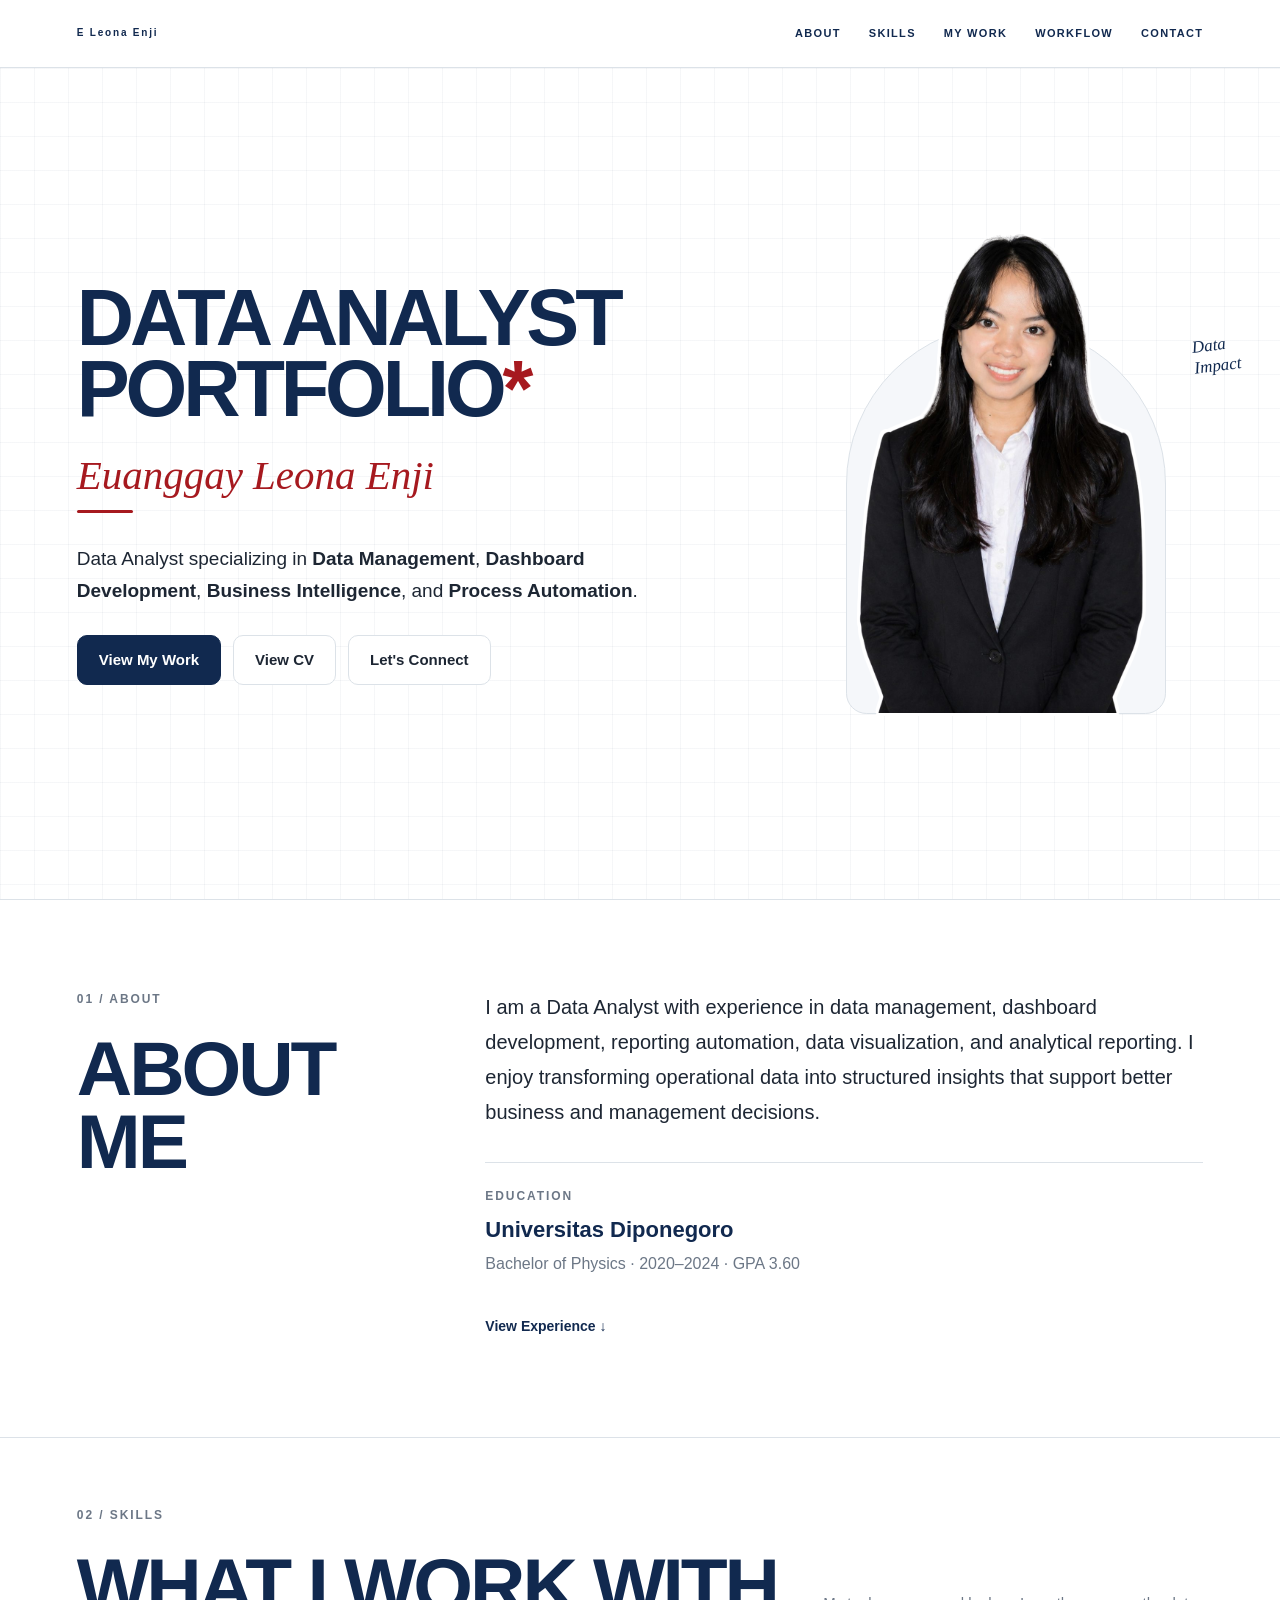
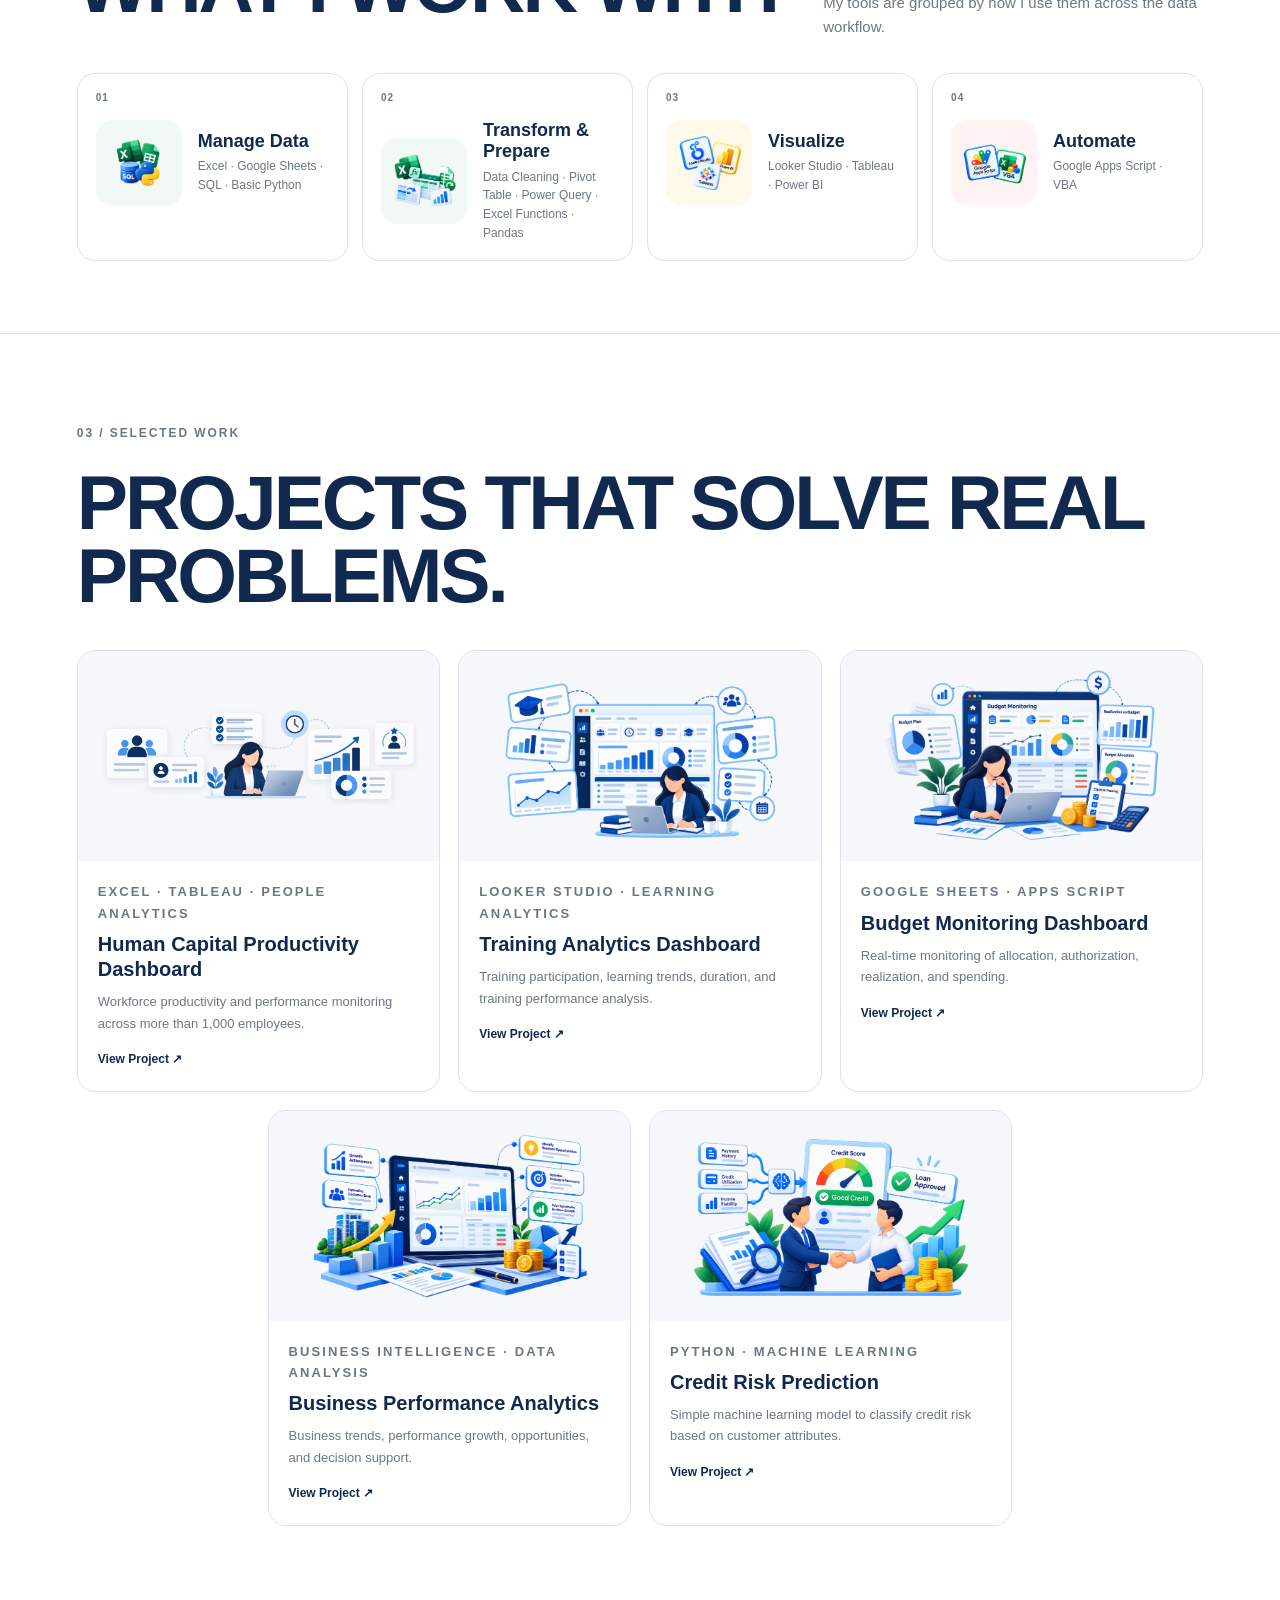
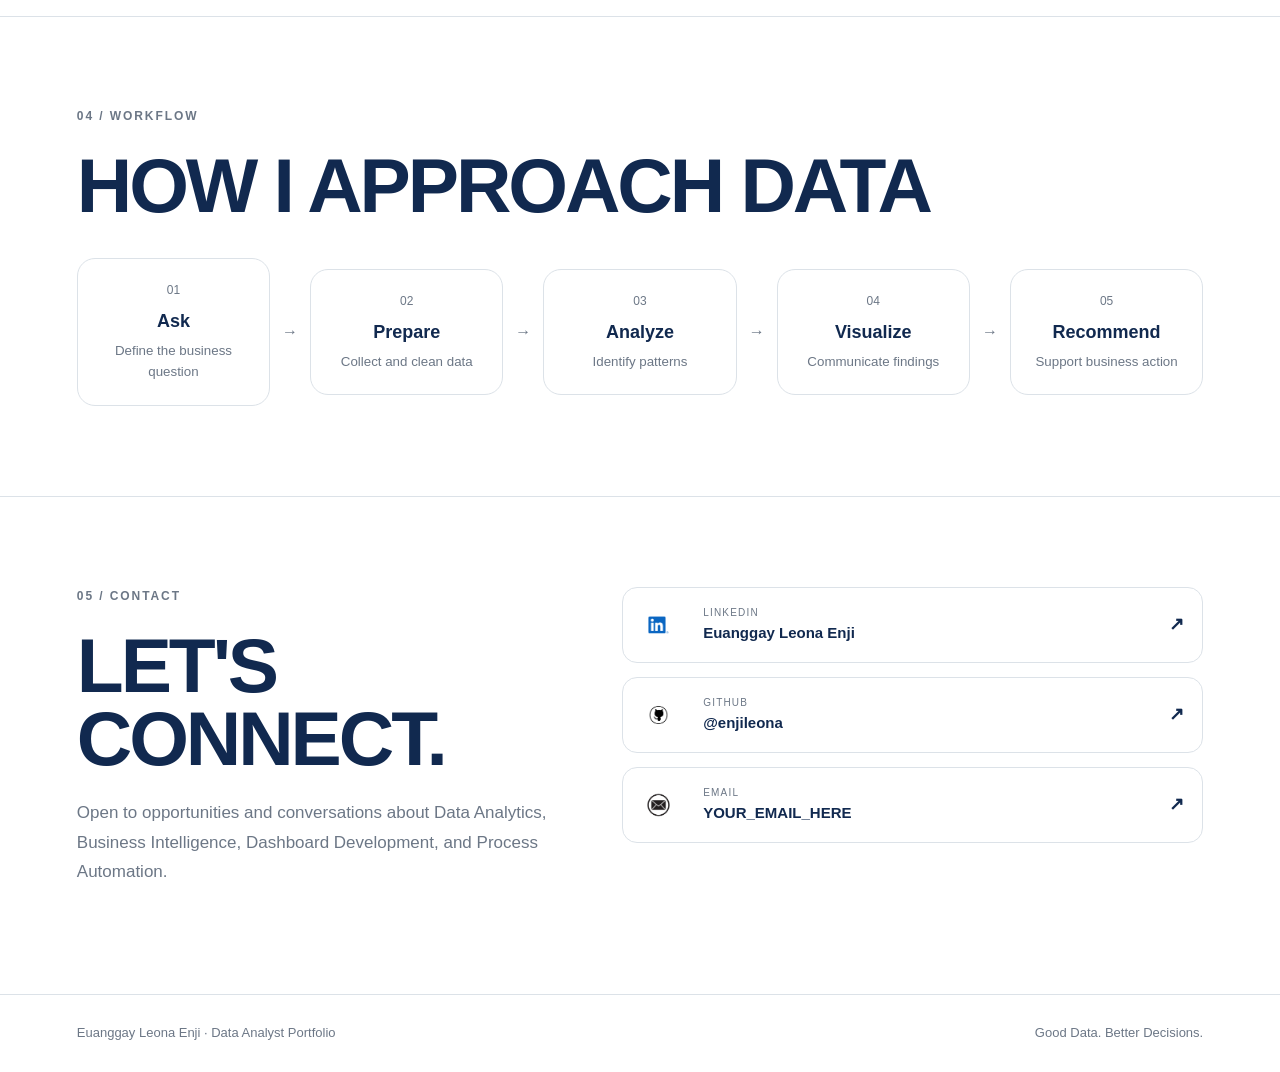
==== commit ca849348: "Update link for Project 1 in index.html" ====
--- a/index.html
+++ b/index.html
@@ -452,7 +452,7 @@
 
         <a
           class="project-card"
-          href="PASTE_LINK_PROJECT_1_HERE"
+          href="projects/human-capital-productivity.html"
           target="_blank"
           rel="noopener noreferrer"
         >
--- a/style.css
+++ b/style.css
@@ -39,7 +39,6 @@
 
 a{
   color:inherit;
-
   text-decoration:none;
 }
 
@@ -662,7 +661,7 @@
 
 
 /* =========================================================
-   SKILL GRID
+   SKILLS GRID
 ========================================================= */
 
 .skills-grid{
@@ -683,15 +682,9 @@
 .skill-card{
   position:relative;
 
-  height:190px;
-
-  display:flex;
-
-  flex-direction:column;
-
-  justify-content:space-between;
-
-  padding:18px 20px;
+  min-height:160px;
+
+  padding:16px 18px 18px;
 
   border:1px solid var(--line);
 
@@ -717,60 +710,99 @@
 
 
 /* =========================================================
-   SKILL TOP
-========================================================= */
-
-.skill-top{
-  min-height:72px;
+   SKILL NUMBER
+========================================================= */
+
+.skill-number{
+  display:block;
+
+  margin-bottom:14px;
+
+  color:var(--muted);
+
+  font-size:10px;
+
+  font-weight:700;
+
+  letter-spacing:.1em;
+}
+
+
+/* =========================================================
+   SKILL MAIN HORIZONTAL LAYOUT
+========================================================= */
+
+.skill-main{
+  display:grid;
+
+  grid-template-columns:86px 1fr;
+
+  align-items:center;
+
+  gap:16px;
+}
+
+
+/* =========================================================
+   IMAGE HOLDER
+========================================================= */
+
+.skill-image-box{
+  width:86px;
+
+  height:86px;
 
   display:flex;
 
-  align-items:flex-start;
-
-  justify-content:space-between;
-
-  gap:15px;
-}
-
-.skill-number{
-  padding-top:2px;
-
-  color:var(--muted);
-
-  font-size:10px;
-
-  font-weight:700;
-
-  letter-spacing:.1em;
-}
-
-
-/* =========================================================
-   SKILL IMAGE
-========================================================= */
+  align-items:center;
+
+  justify-content:center;
+
+  border-radius:16px;
+
+  overflow:hidden;
+}
+
+
+/* slight accent backgrounds */
+
+.manage-bg{
+  background:#f1f8f5;
+}
+
+.transform-bg{
+  background:#f2f8f4;
+}
+
+.visualize-bg{
+  background:#fff9e9;
+}
+
+.automate-bg{
+  background:#fff3f3;
+}
+
+
+/* image */
 
 .skill-image{
   width:auto;
 
   height:auto;
 
-  max-width:82px;
-
-  max-height:66px;
+  max-width:67px;
+
+  max-height:67px;
 
   object-fit:contain;
 
   display:block;
 
-  margin-right:4px;
-
   transition:transform .25s ease;
 }
 
 .skill-card:hover .skill-image{
-  transform:
-    translateY(-2px)
-    scale(1.03);
+  transform:scale(1.04);
 }
 
 
@@ -779,7 +811,7 @@
 ========================================================= */
 
 .skill-content{
-  margin-top:12px;
+  min-width:0;
 }
 
 .skill-content h3{
@@ -787,7 +819,7 @@
 
   color:var(--navy);
 
-  font-size:19px;
+  font-size:18px;
 
   font-weight:800;
 
@@ -1137,14 +1169,14 @@
    SMALL DESKTOP
 ========================================================= */
 
-@media(max-width:1100px){
+@media(max-width:1200px){
 
   .skills-grid{
     grid-template-columns:repeat(2,1fr);
   }
 
   .skill-card{
-    height:180px;
+    min-height:150px;
   }
 
 
@@ -1310,7 +1342,7 @@
   }
 
 
-  /* SKILLS */
+  /* skills */
 
   .section-heading{
     display:block;
@@ -1325,19 +1357,33 @@
   }
 
   .skill-card{
-    height:auto;
-
-    min-height:165px;
-  }
-
-  .skill-top{
-    min-height:60px;
+    min-height:auto;
+
+    padding:15px 16px;
+  }
+
+  .skill-number{
+    margin-bottom:10px;
+  }
+
+  .skill-main{
+    grid-template-columns:72px 1fr;
+
+    gap:14px;
+  }
+
+  .skill-image-box{
+    width:72px;
+
+    height:72px;
+
+    border-radius:14px;
   }
 
   .skill-image{
-    max-width:76px;
-
-    max-height:60px;
+    max-width:56px;
+
+    max-height:56px;
   }
 
   .skill-content h3{
@@ -1345,7 +1391,7 @@
   }
 
 
-  /* PROJECTS */
+  /* projects */
 
   .project-grid{
     grid-template-columns:1fr;
@@ -1370,7 +1416,7 @@
   }
 
 
-  /* CONTACT */
+  /* contact */
 
   .contact-card{
     grid-template-columns:
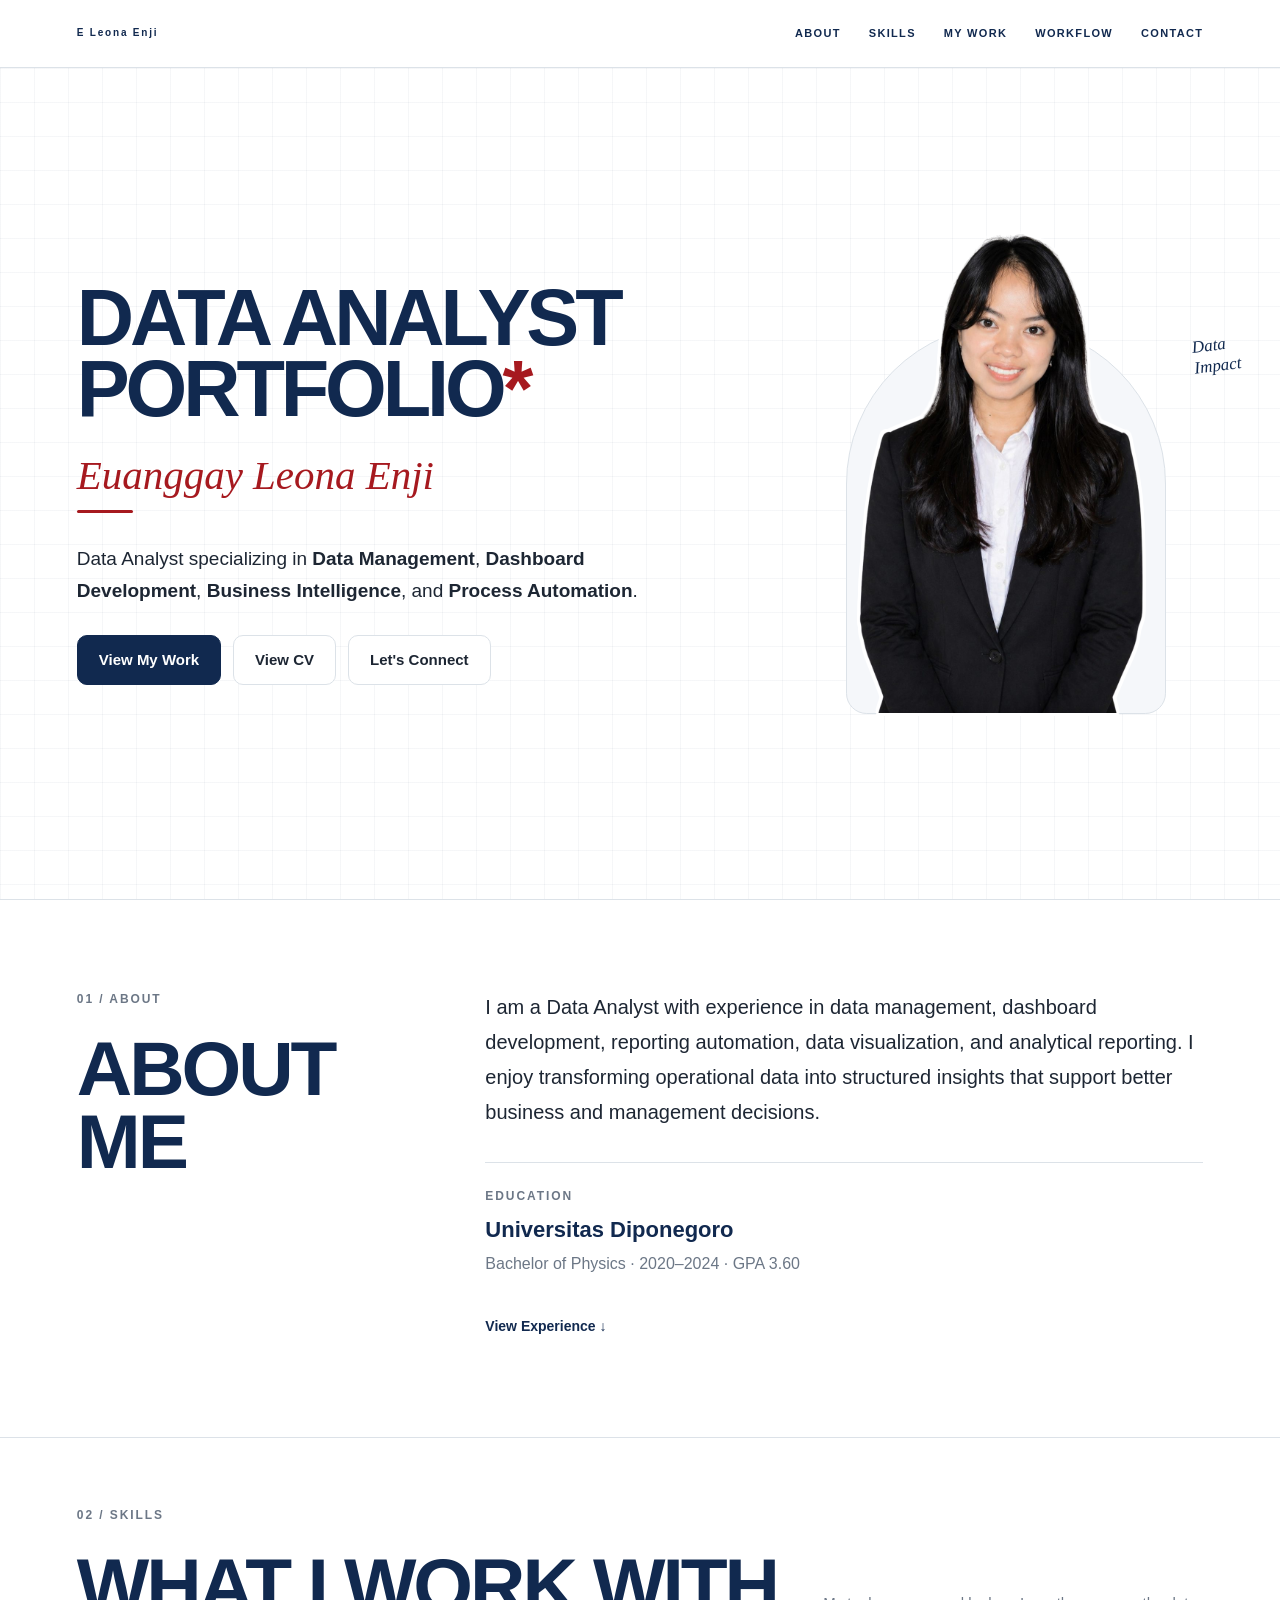
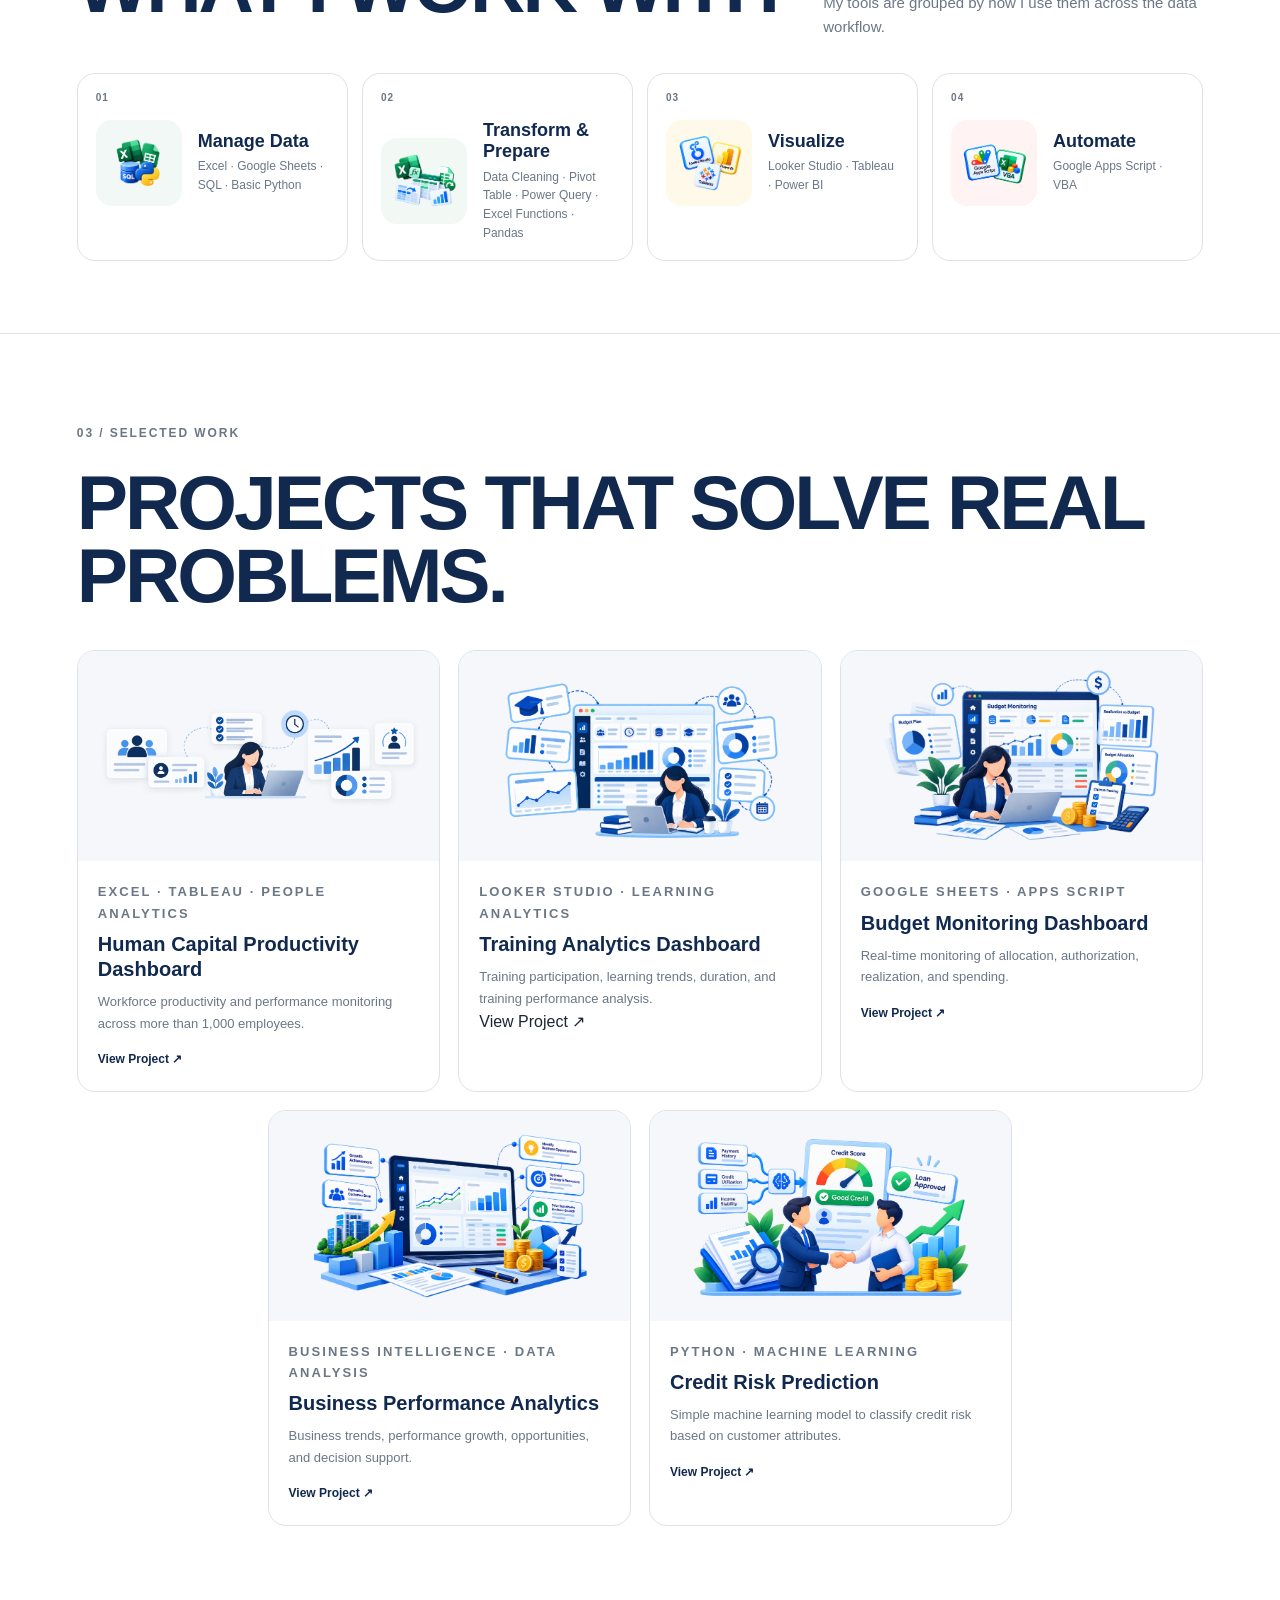
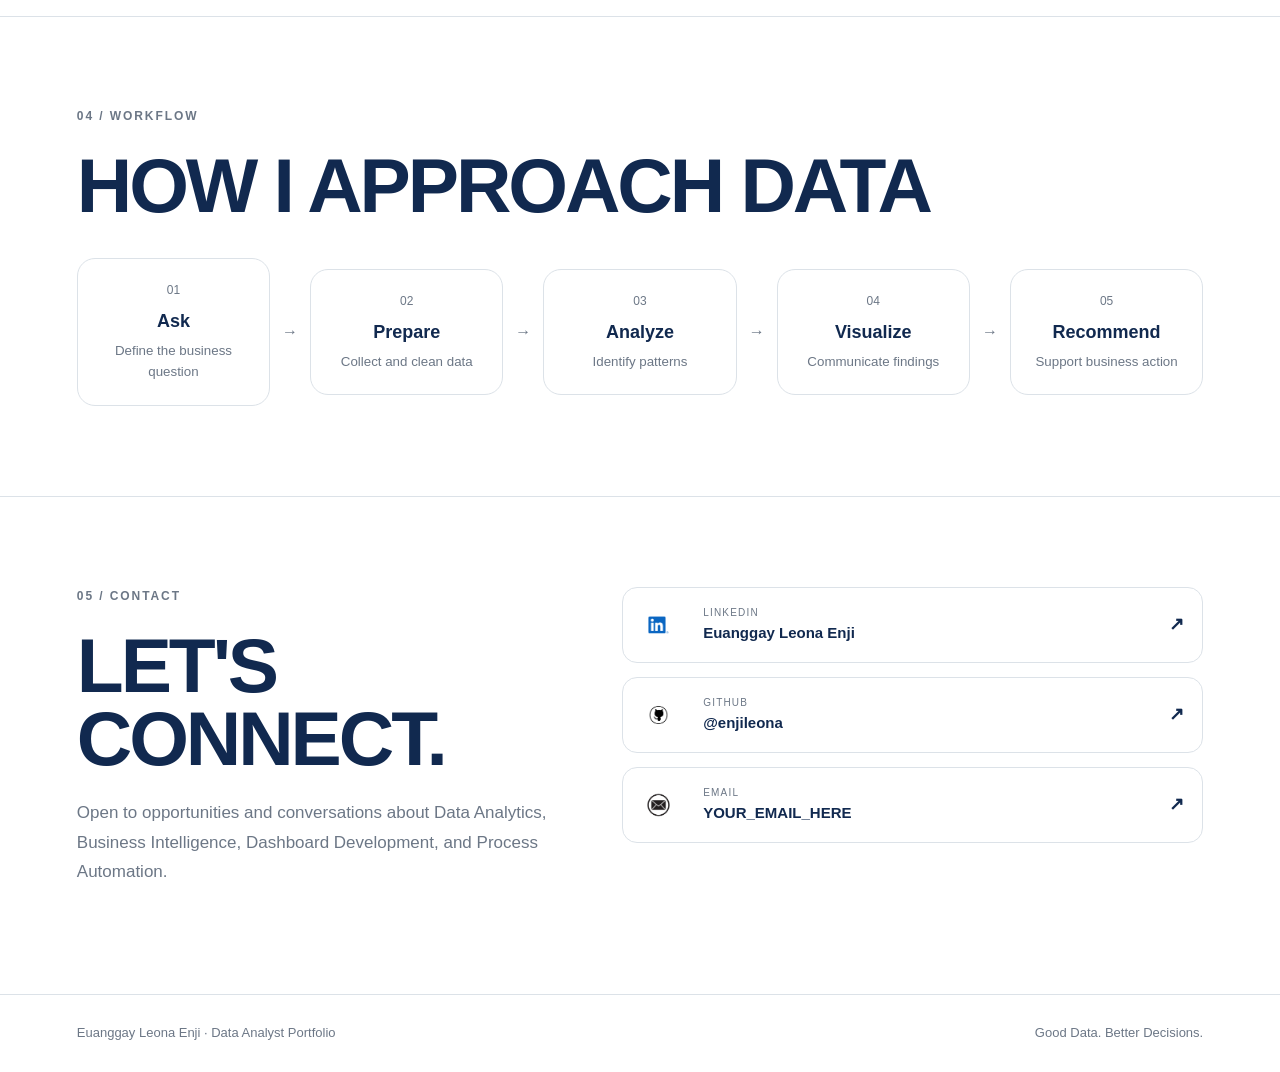
==== commit 7bd6b1e5: "Fix project link in index.html" ====
--- a/index.html
+++ b/index.html
@@ -524,7 +524,7 @@
               duration, and training performance analysis.
             </p>
 
-            <span class="project-link">
+            <span class="projects/training_analytics.html">
               View Project ↗
             </span>
 
